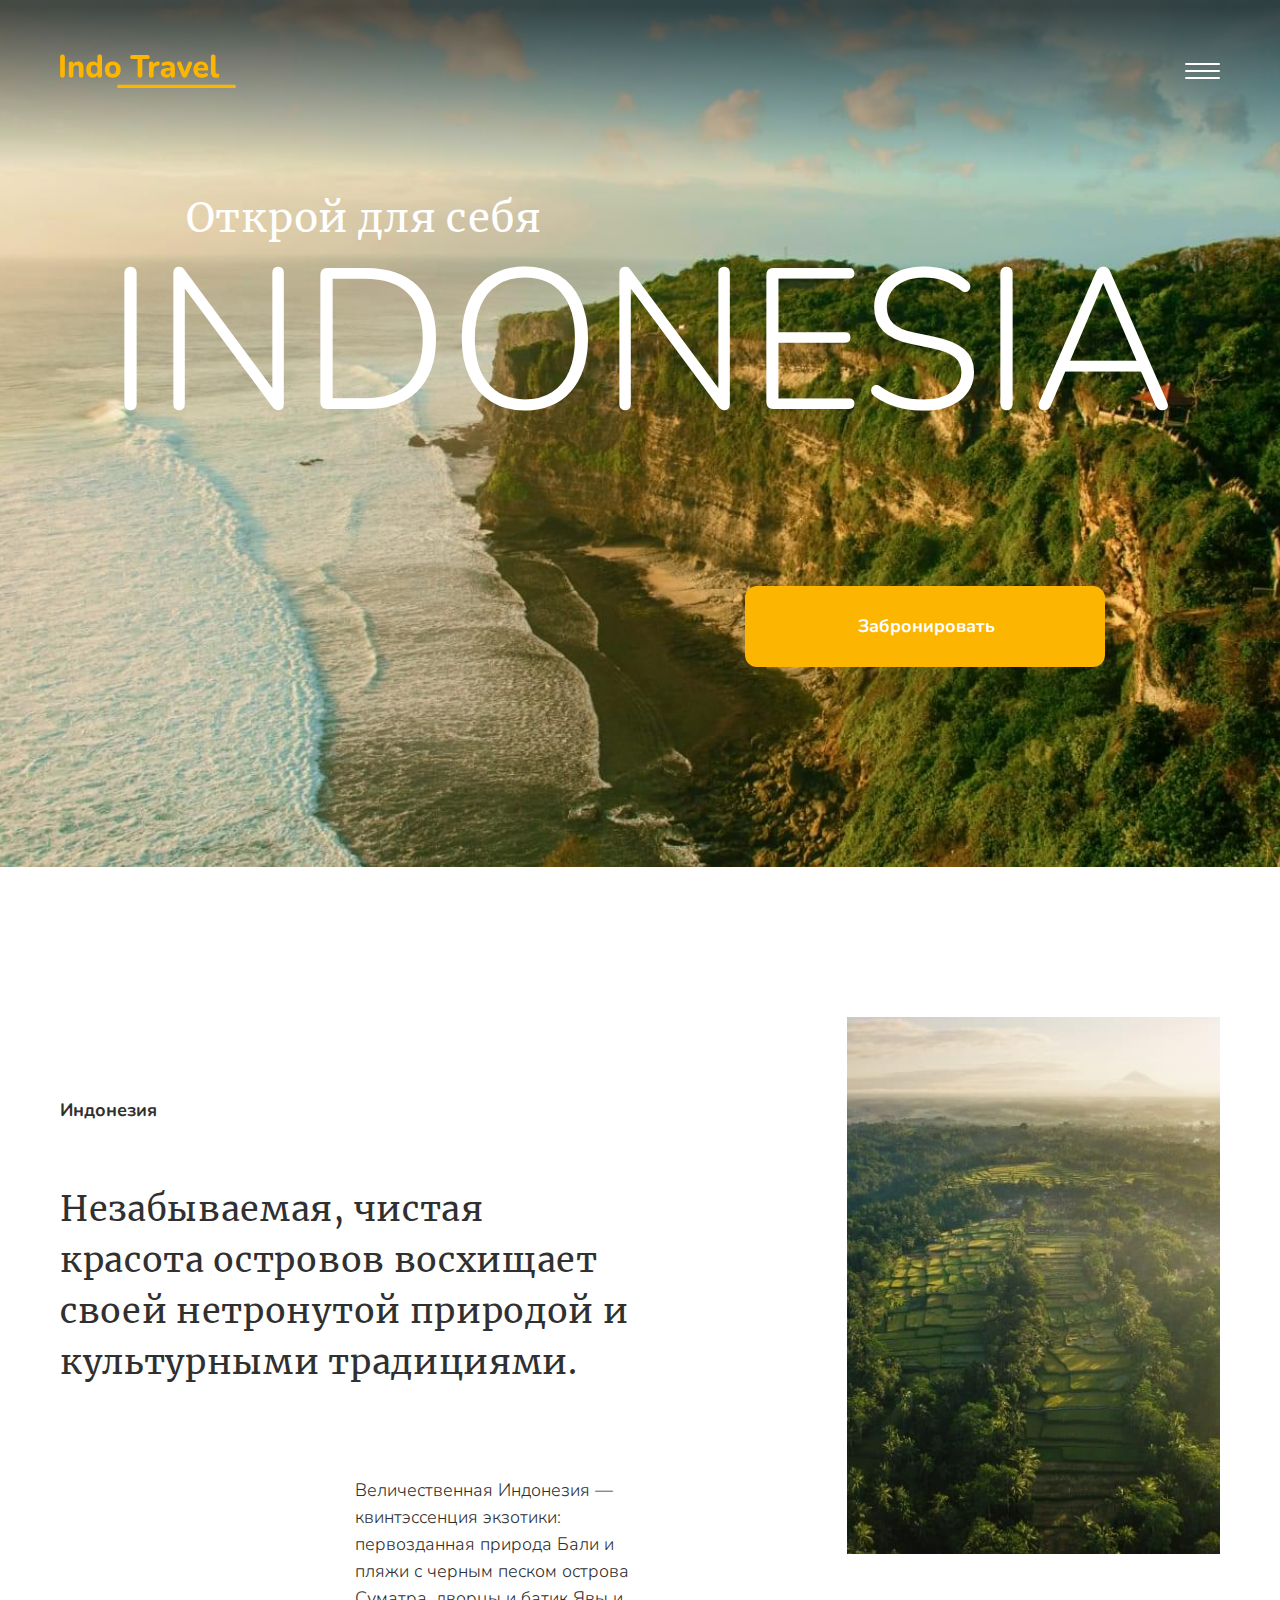
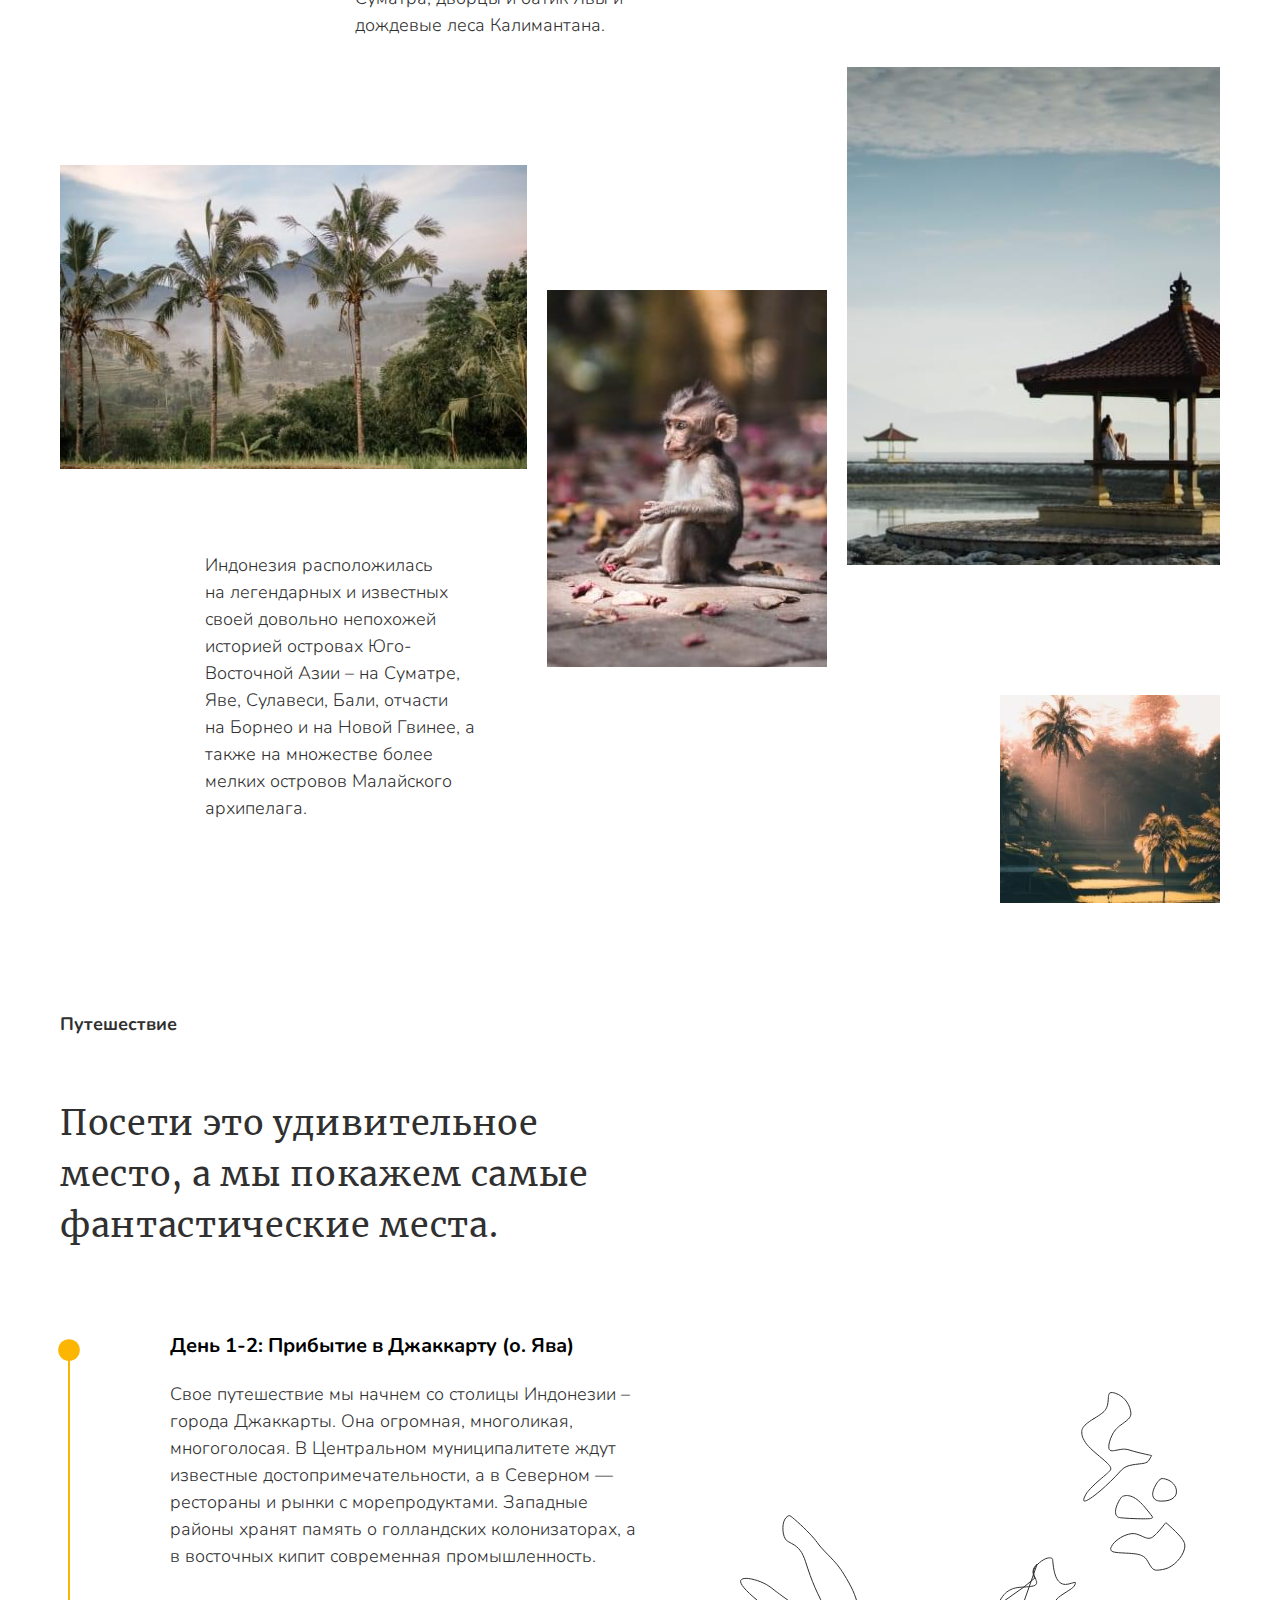
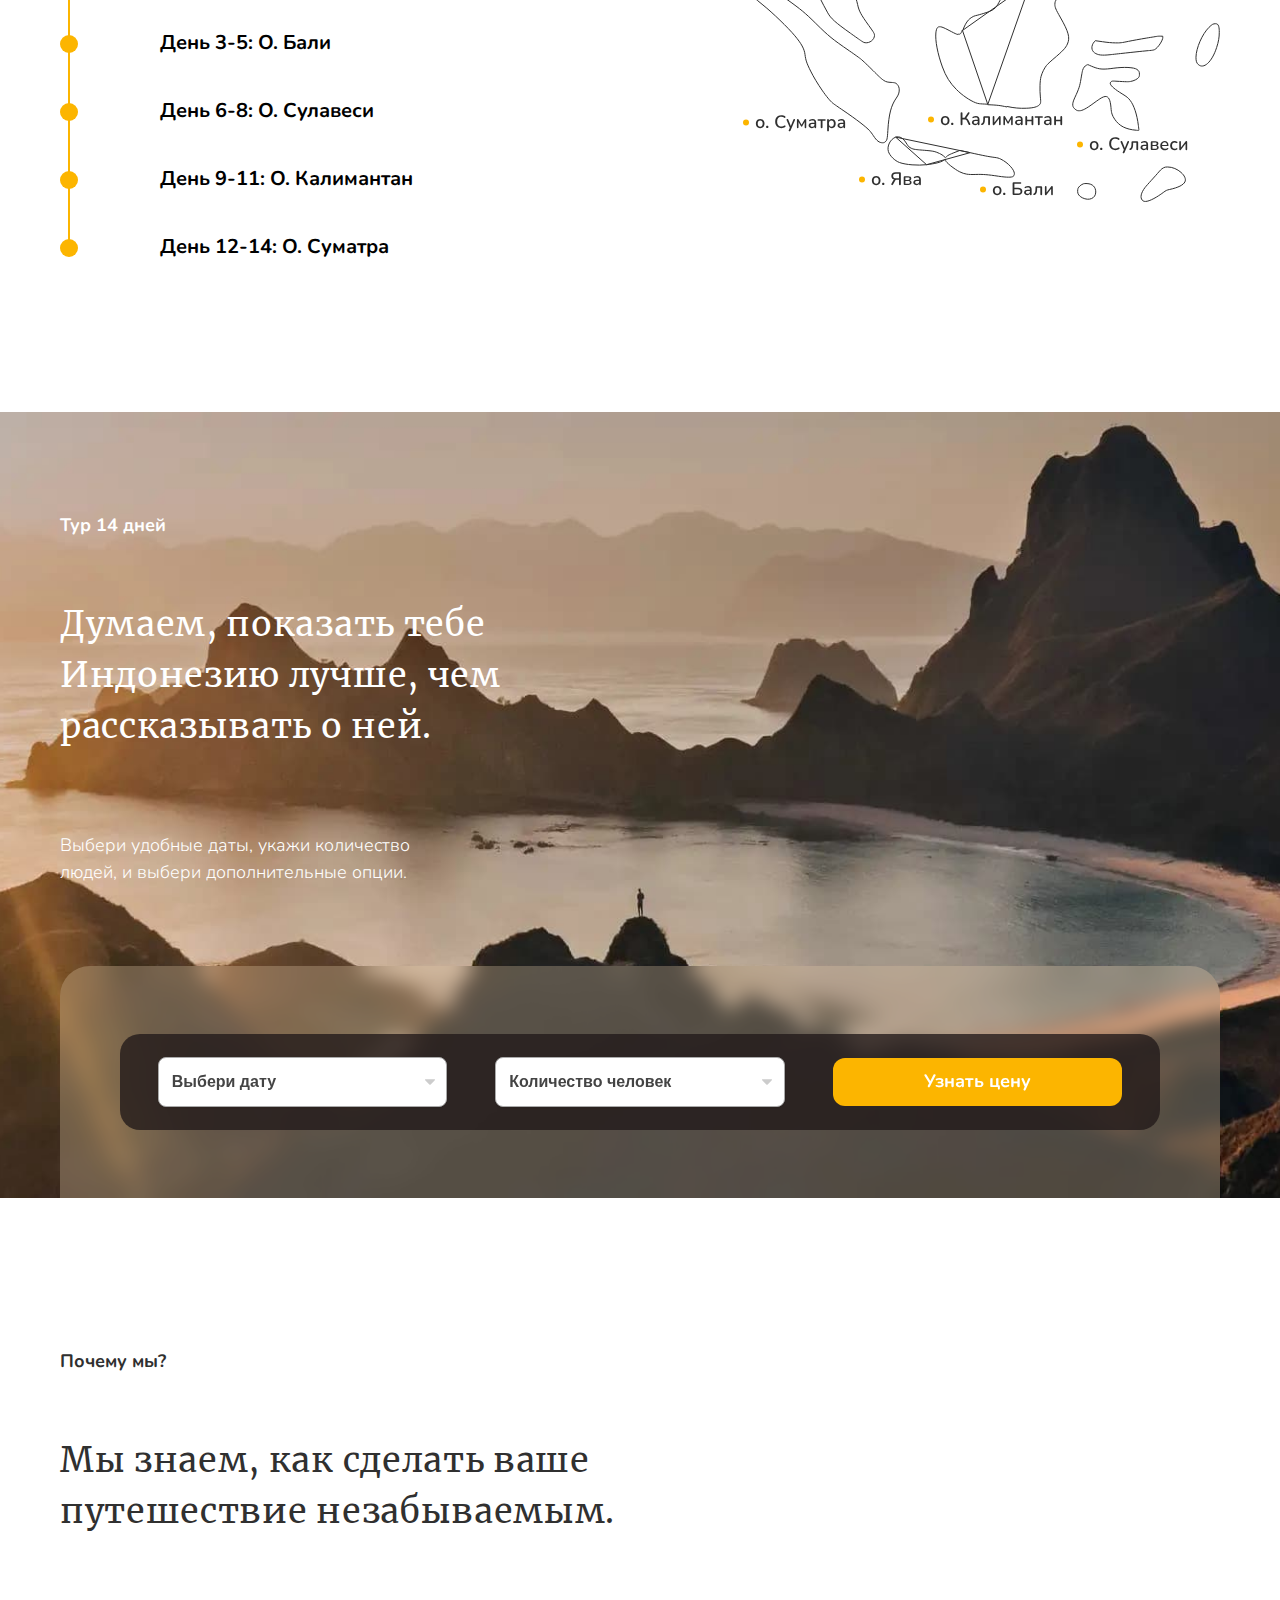
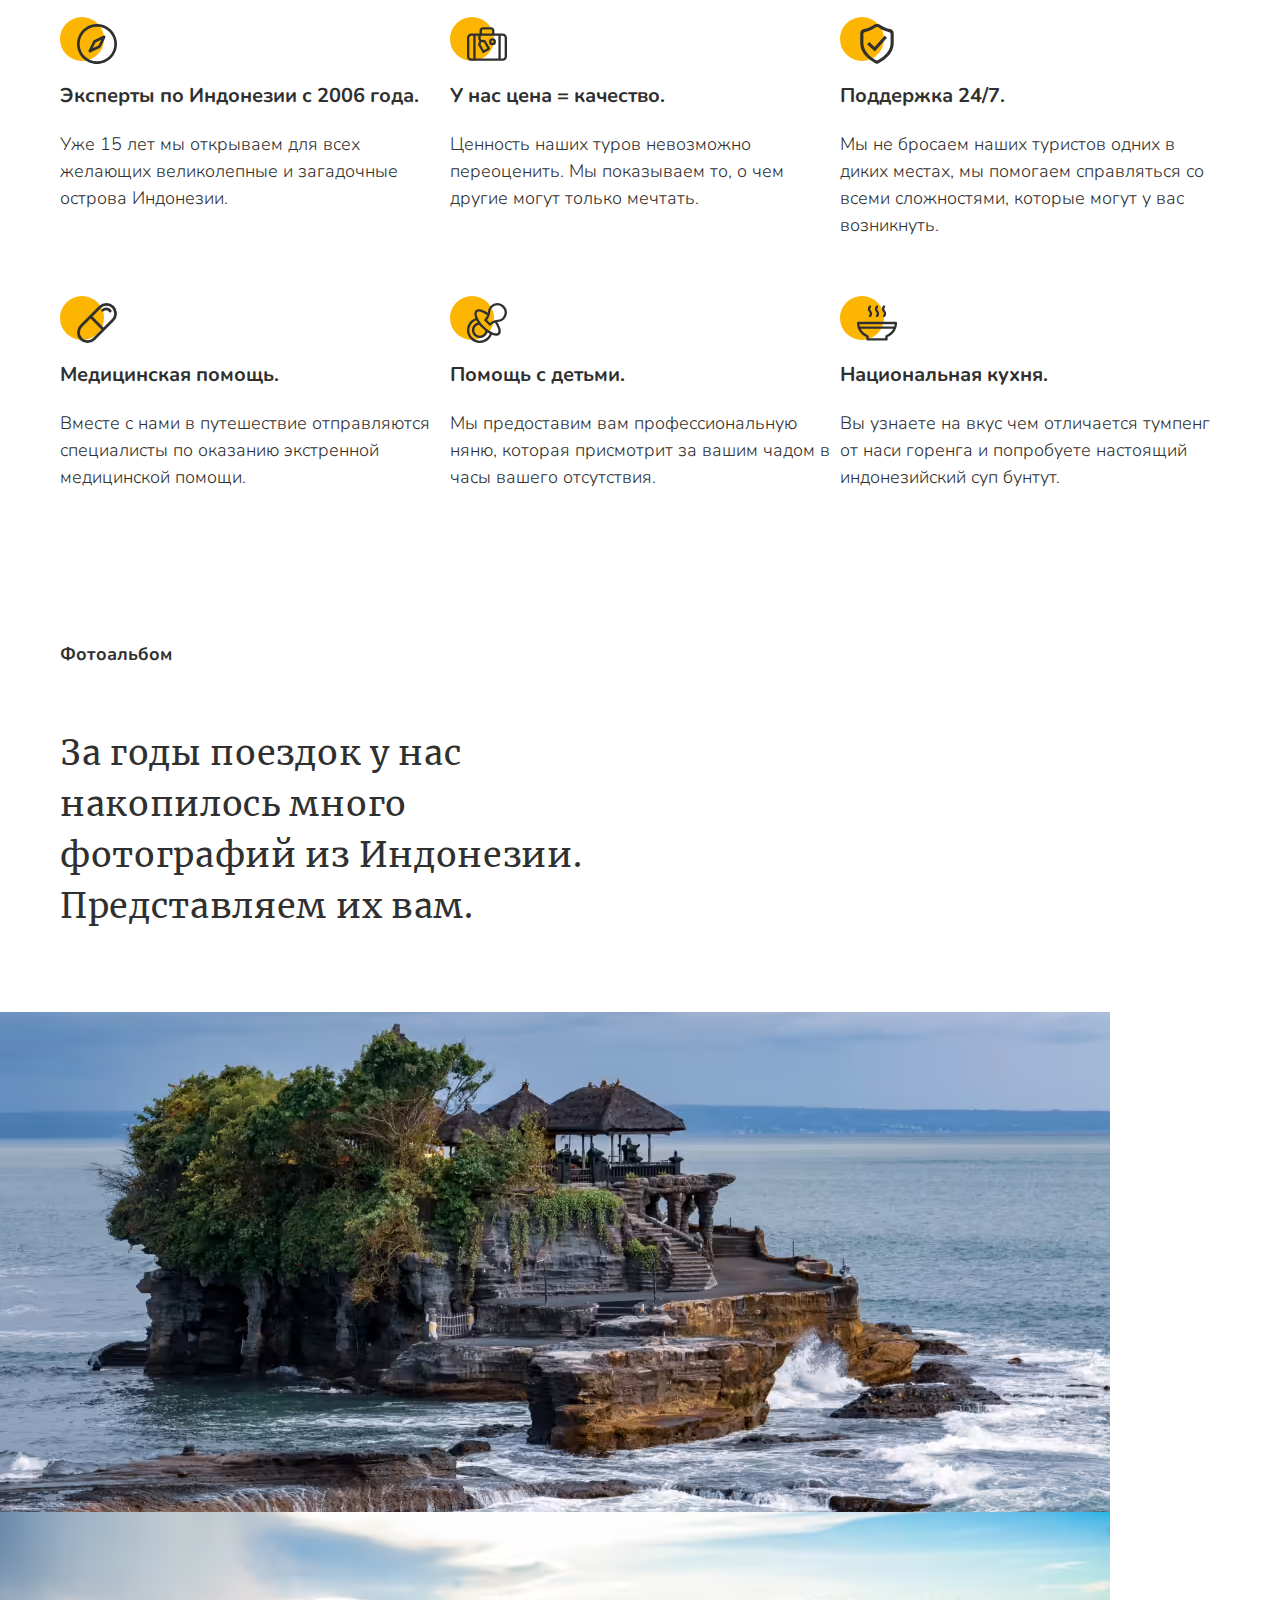
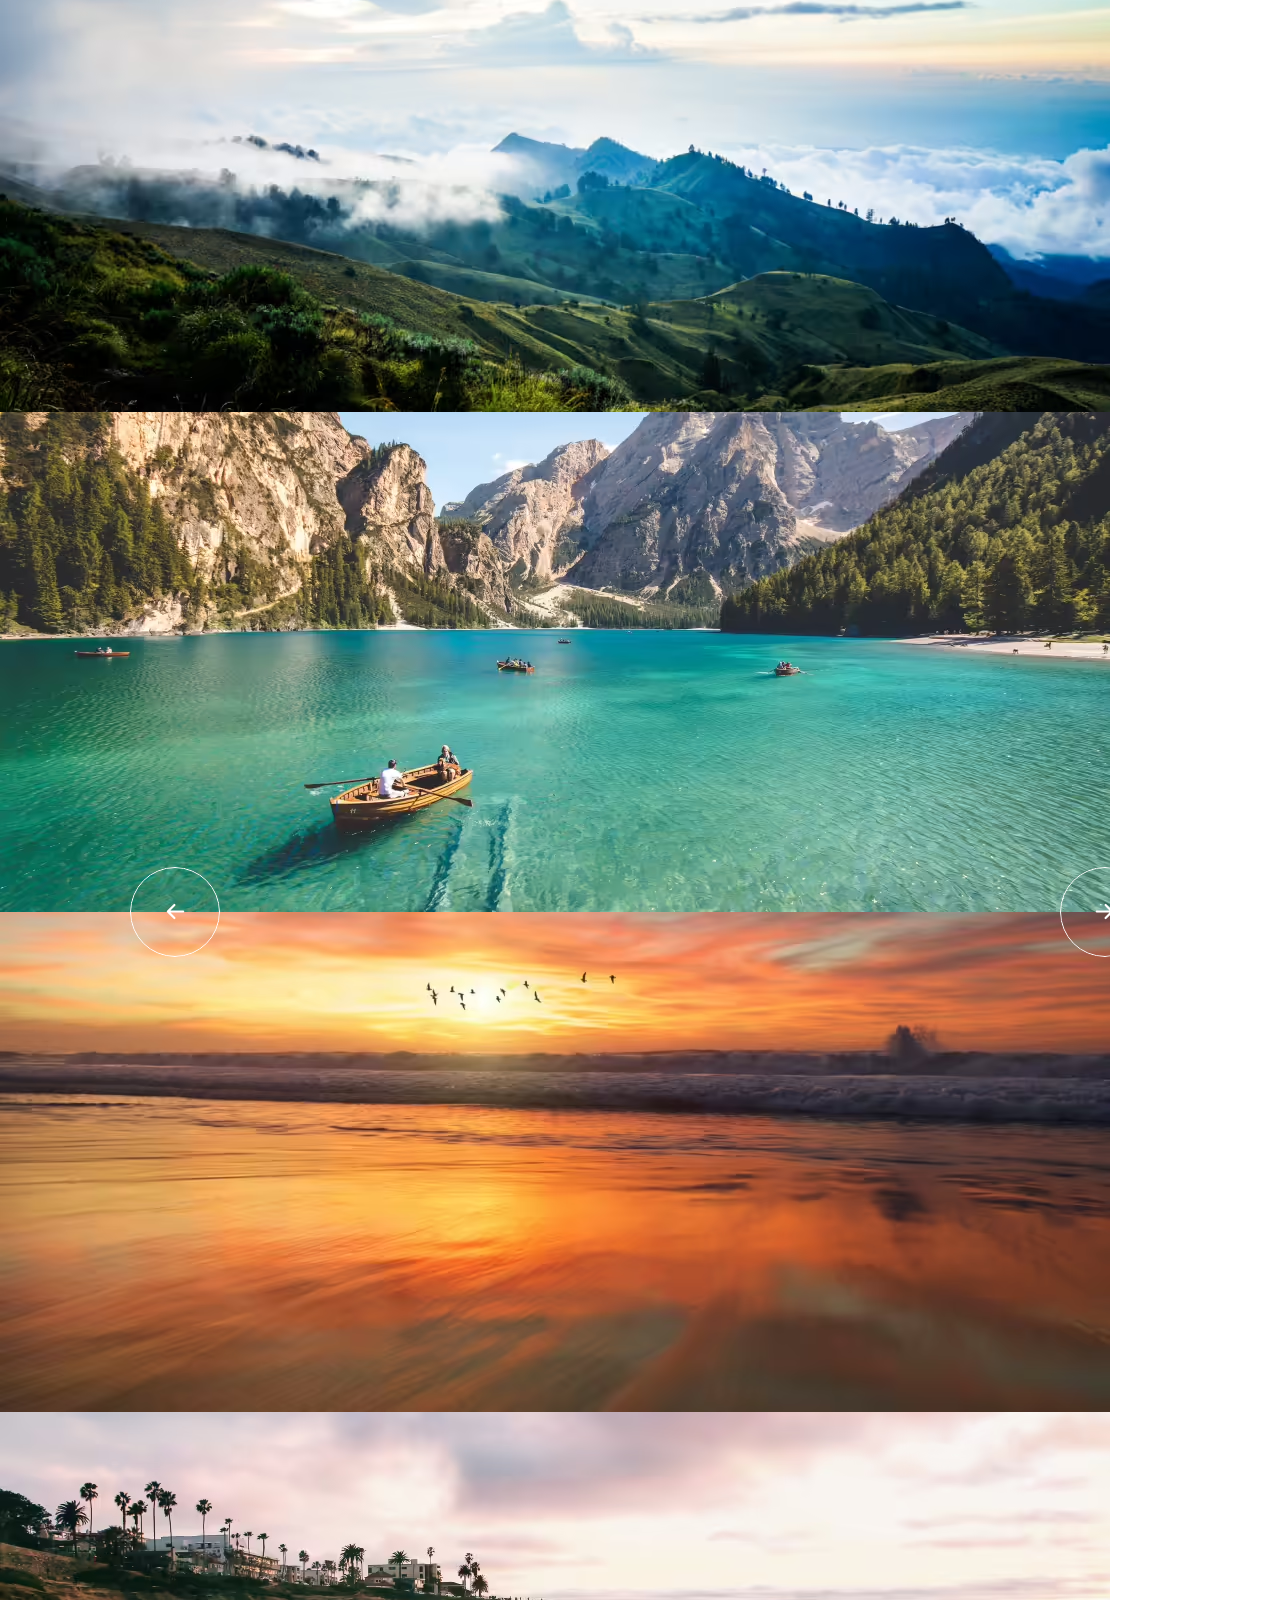
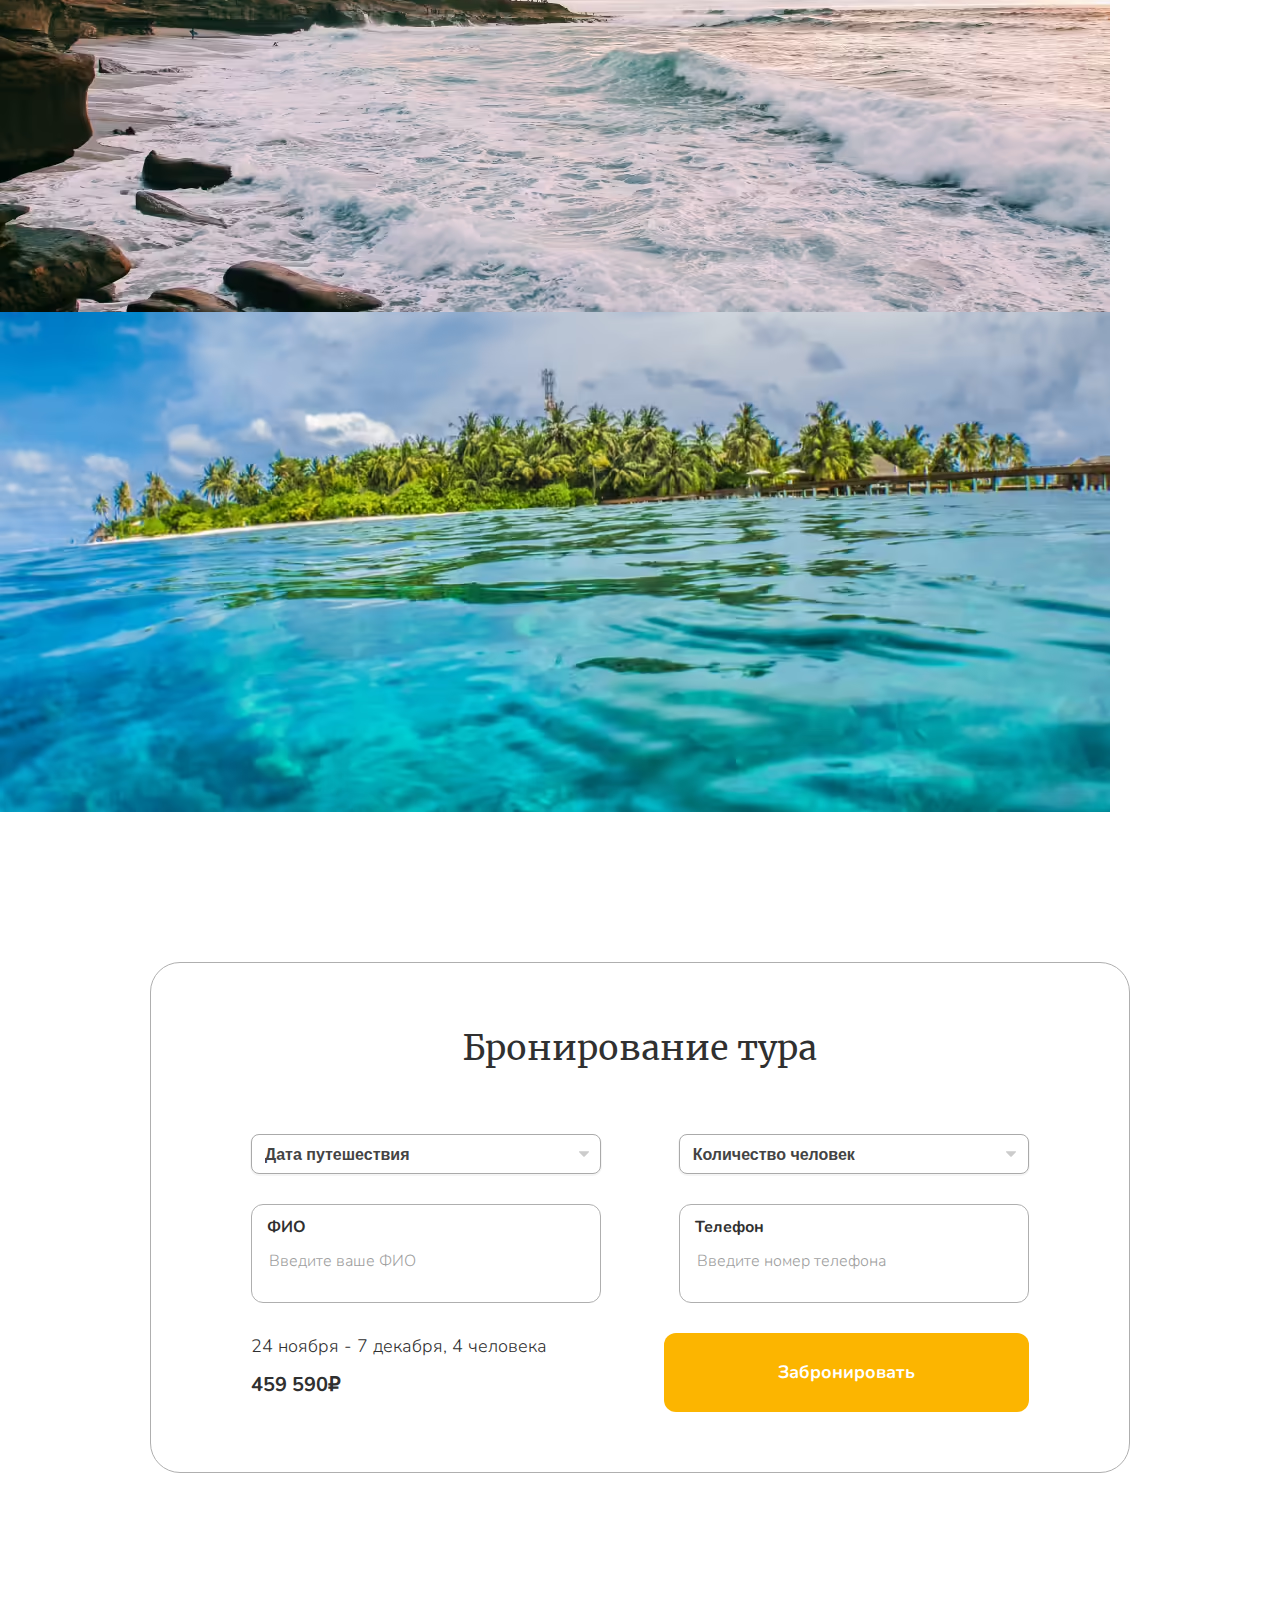
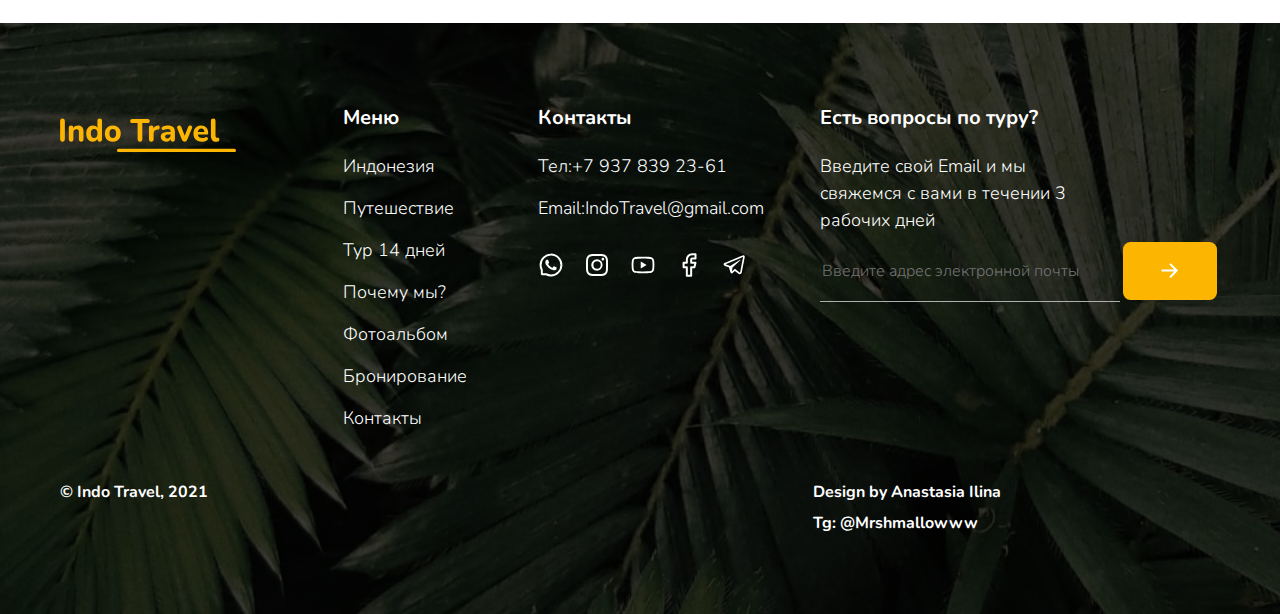
==== IndoTravel/index.html @ 45c07202 "Module 3, Lesson 2" ====
<!DOCTYPE html>
<html lang="en">
<head>
  <meta charset="UTF-8">
  <meta http-equiv="X-UA-Compatible" content="IE=edge">
  <meta name="viewport" content="width=device-width,initial-scale=1">
  <link rel="preload" href="fonts/merriweather-v28-latin_cyrillic-regular.woff2" as="font" type="font/woff2" crossorigin>
  <link rel="preload" href="fonts/nunito-v20-latin_cyrillic-300.woff2" as="font" type="font/woff2" crossorigin>
  <link rel="preload" href="fonts/nunito-v20-latin_cyrillic-700.woff2" as="font" type="font/woff2" crossorigin>
  <link rel="icon" type="image/svg+xml" href="img/favicon.svg">
  <link rel="icon" type="image/png" href="img/favicon.png">
  <link rel="stylesheet" href="css/index.css">
  <link rel="stylesheet" href="css/timer.css">
  <script type="module" src="./js/main.js"></script>
  <title>Indonesia</title>
</head>
<body>
  <header class="header">
    <div class="container header__container">
      <img src="img/logo.svg" class="logo header__logo" alt="Логотип компании Indo Travel">

      <button class="header__menu-button" aria-label="Кнопка вызова меню"></button>
      <nav class="header__menu">
        <ul class="header__list">
          <li class="header__item"><a href="#about" class="header__link">Индонезия</a></li>
          <li class="header__item"><a href="#travel" class="header__link">Путешествие</a></li>
          <li class="header__item"><a href="#tour" class="header__link">Тур 14 дней</a></li>
          <li class="header__item"><a href="#why" class="header__link">Почему мы?</a></li>
          <li class="header__item"><a href="#album" class="header__link">Фотоальбом</a></li>
          <li class="header__item"><a href="#reservation" class="header__link">Бронирование</a></li>
          <li class="header__item"><a href="#contacts" class="header__link">Контакты</a></li>
        </ul>
      </nav>
    </div>
  </header>
  <main>
    <section class="section hero" id="hero">
      <div class="container">
        <div class="hero__content">
          <div class="hero__wrapper-title">
            <p class="hero__subtitle">Открой для себя</p>
            <h1 class="hero__title">Indonesia</h1>
          </div>

          <p class="hero__text">Действует скидка 20% на туры от 6&nbsp;человек</p>

          <div class="hero__timer timer" data-timer-deadline="2022/12/22 22:22">
            <p class="timer__title">До конца акции осталось:</p>
            <p class="timer__item timer__item_days">
              <span class="timer__count timer__count_days">2</span>
              <span class="timer__units timer__units_days">дня</span></p>
            <p class="timer__item timer__item_hours">
              <span class="timer__count timer__count_hours">05</span>
              <span class="timer__units timer__units_hours">часов</span></p>
            <p class="timer__item timer__item_minutes">
              <span class="timer__count timer__count_minutes">12</span>
              <span class="timer__units timer__units_minutes">минут</span></p>
          </div>

          <button class="button hero__button">Забронировать</button>
        </div>
      </div>
    </section>
    <section class="section about" id="about">
      <div class="container about__container about__content">
        <div class="about__grid-item about__grid-item_a">
          <h2 class="section__title">Индонезия</h2>
          <p class="section__text about__text about__text_big about__text_a">Незабываемая, чистая красота островов восхищает своей нетронутой природой и культурными традициями.</p>
        </div>

        <p class="section__text section__text_small about__text about__text_small about__grid-item about__grid-item_b">Величественная Индонезия — квинтэссенция экзотики: первозданная природа Бали и пляжи с черным песком острова Суматра, дворцы и батик Явы и дождевые леса Калимантана.</p>

        <div class="about__pics about__grid-item">
          <div class="about__list">
            <img src="img/about/fields.jpg" alt="Поля" class="about__item about__item_a about__image">
            <img src="img/about/palm.jpg" alt="Пальмы" class="about__item about__item_b about__image">
            <img src="img/about/monkey.jpg" alt="Обезьяна" class="about__item about__item_c about__image">
            <img src="img/about/gazebo.jpg" alt="Беседка" class="about__item about__item_d about__image">
            <img src="img/about/sunshine.jpg" alt="Солнечные лучи" class="about__item about__item_e about__image"></div>
        </div>

        <p class="section__text section__text_small about__text about__text_small about__grid-item about__grid-item_c">Индонезия расположилась на&nbsp;легендарных и известных своей довольно непохожей историей островах Юго-Восточной Азии – на&nbsp;Суматре, Яве, Сулавеси, Бали, отчасти на&nbsp;Борнео и на&nbsp;Новой Гвинее, а также на&nbsp;множестве более мелких островов Малайского архипелага.</p>
      </div>
    </section>
    <section class="section travel" id="travel">
      <div class="container travel__container">
        <h2 class="section__title travel__title">Путешествие</h2>
        <p class="section__text section__text_big travel__text travel__text_big">Посети это удивительное место, а мы покажем самые фантастические места.</p>
        <div class="travel__content">
          <ul class="travel__accordion" id="accordion">
            <li class="travel__item travel__item_active">
              <button class="travel__item-title">День 1-2: Прибытие в Джаккарту (о. Ява)</button>
              <div class="travel__item-text-wrapper">
                <p class="travel__item-text">Свое путешествие мы начнем со столицы Индонезии – города Джаккарты. Она огромная, многоликая, многоголосая. В Центральном муниципалитете ждут известные достопримечательности, а в Северном — рестораны и рынки с морепродуктами. Западные районы хранят память о голландских колонизаторах, а в восточных кипит современная промышленность.</p>
              </div>
            </li>
            <li class="travel__item">
              <button class="travel__item-title">День 3-5: О. Бали</button>
              <div class="travel__item-text-wrapper">
                <p class="travel__item-text">Природа острова поражает экзотичностью лесов, величием гор и до сих пор действующих вулканов, среди которых самыми живописными считаются Гунунг-Батур и Гунунг-Агунг. Именно сочетание необычной природы и старинных индуистских храмов – прекрасная и уникальная особенность Бали, выделяющая его из других островов Индонезии.</p>
              </div>
            </li>
            <li class="travel__item">
              <button class="travel__item-title">День 6-8: О. Сулавеси</button>
              <div class="travel__item-text-wrapper">
                <p class="travel__item-text">Сулавеси — настоящий заповедник культур и традиций, а к тому же ещё и просто очень красивый и зелёный остров. Пещерные захоронения, экзотическая природа, заповедник острова Бутон, дайвинг среди коралловых рифов в районе залива Манадо, горные озёра, пышные народные церемонии — всё это привлекает сюда тысячи туристов каждый год.</p>
              </div>
            </li>
            <li class="travel__item">
              <button class="travel__item-title">День 9-11: О. Калимантан</button>
              <div class="travel__item-text-wrapper">
                <p class="travel__item-text">Калимантан (Борнео)— третий по величине остров в мире; единственный морской остров, разделённый между тремя государствами: Индонезией, Малайзией и Брунеем.</p>
              </div>
            </li>
            <li class="travel__item">
              <button class="travel__item-title">День 12-14: О. Суматра</button>
              <div class="travel__item-text-wrapper">
                <p class="travel__item-text">Суматра — один из крупнейших островов Индонезии, известный своими протяженными пляжами с темным песком, руинами древних храмовых комплексов и дворцов и нетронутой природой. Вдоль западного побережья Суматры раскинулись горы Барисан, самый высокий пик которых — гора Керинчи (3800 м).</p>
              </div>
            </li>
          </ul>
        </div>
      </div>
    </section>

    <section class="section tour" id="tour">
      <div class="container tour__container">
        <div class="tour__info">
          <h2 class="section__title tour__title">Тур 14 дней</h2>
          <p class="section__text section__text_big">Думаем, показать тебе Индонезию лучше, чем рассказывать о ней.</p>
          <p class="section__text tour__text">Выбери удобные даты, укажи количество людей, и выбери дополнительные опции.</p>
        </div>
        <div class="tour__content">
          <form action="#" class="tour__form">
            <label class="tour__select-wrapper tour__select-wrapper_date">
              <select name="dates" id="tour__date" class="tour__select">
                <option value="" class="tour__option">Выбери дату</option>
                <option value="4.02 - 18.02" class="tour__option">4.02 - 18.02</option>
                <option value="7.02 - 21.02" class="tour__option">7.02 - 21.02</option>
                <option value="12.02 - 26.02" class="tour__option">12.02 - 26.02</option>
                <option value="20.02 - 6.03" class="tour__option">20.02 - 6.03</option>
              </select>
            </label>
            <label class="tour__select-wrapper tour__select-wrapper_people">
              <select name="people" id="tour__people" class="tour__select">
                <option value="" class="tour__option">Количество человек</option>
                <option value="" class="tour__option">1</option>
                <option value="" class="tour__option">2</option>
                <option value="" class="tour__option">3</option>
                <option value="" class="tour__option">4</option>
                <option value="" class="tour__option">5</option>
                <option value="" class="tour__option">6</option>
              </select>
            </label>
            <button class="button tour__button">Узнать цену</button>
          </form>
        </div>
      </div>
    </section>
    <section class="section why" id="why">
      <div class="container why__container">
        <h2 class="section__title why__title">Почему мы?</h2>
        <p class="section__text section__text_big why__text why__text_big">Мы знаем, как сделать ваше путешествие незабываемым.</p>
        <div class="why__content">
          <ul class="why__list">
            <li class="why__item">
              <h3 class="why__item-title">Эксперты по Индонезии с 2006 года.</h3>
              <p class="why__item-text">Уже 15 лет мы открываем для всех желающих великолепные и загадочные острова Индонезии.</p>
            </li>
            <li class="why__item">
              <h3 class="why__item-title">У нас цена = качество.</h3>
              <p class="why__item-text">Ценность наших туров невозможно переоценить. Мы показываем то, о чем другие могут только мечтать.</p>
            </li>
            <li class="why__item">
              <h3 class="why__item-title">Поддержка 24/7.</h3>
              <p class="why__item-text">Мы не бросаем наших туристов одних в диких местах, мы помогаем справляться со всеми сложностями, которые могут у вас возникнуть.</p>
            </li>
            <li class="why__item">
              <h3 class="why__item-title">Медицинская помощь.</h3>
              <p class="why__item-text">Вместе с нами в путешествие отправляются специалисты по оказанию экстренной медицинской помощи.</p>
            </li>
            <li class="why__item">
              <h3 class="why__item-title">Помощь с детьми.</h3>
              <p class="why__item-text">Мы предоставим вам профессиональную няню, которая присмотрит за вашим чадом в часы вашего отсутствия.</p>
            </li>
            <li class="why__item">
              <h3 class="why__item-title">Национальная кухня.</h3>
              <p class="why__item-text">Вы узнаете на вкус чем отличается тумпенг от наси горенга и попробуете настоящий индонезийский суп бунтут.</p>
            </li>
          </ul>
        </div>
      </div>
    </section>
    <section class="section album" id="album">
      <div class="container album__container">
        <h2 class="section__title album__title">Фотоальбом</h2>
        <p class="section__text section__text_big album__text">За годы поездок у нас накопилось много фотографий из Индонезии. Представляем их вам.</p>
      </div>
      <div class="album__slider">
        <ul class="album__list">
          <li class="album__item">
            <picture>
              <source srcset="img/album/1.avif" type="image/avif">
              <source srcset="img/album/1.webp" type="image/webp">
              <img src="img/album/1.jpg" alt="Остров" class="album__image"></picture>
          </li>
          <li class="album__item">
            <picture>
              <source srcset="img/album/2.avif" type="image/avif">
              <source srcset="img/album/2.webp" type="image/webp">
              <img src="img/album/2.jpg" alt="Горы" class="album__image"></picture>
          </li>
          <li class="album__item">
            <picture>
              <source srcset="img/album/3.avif" type="image/avif">
              <source srcset="img/album/3.webp" type="image/webp">
              <img src="img/album/3.jpg" alt="Лодки" class="album__image"></picture>
          </li>
          <li class="album__item">
            <picture>
              <source srcset="img/album/4.avif" type="image/avif">
              <source srcset="img/album/4.webp" type="image/webp">
              <img src="img/album/4.jpg" alt="Закат" class="album__image"></picture>
          </li>
          <li class="album__item">
            <picture>
              <source srcset="img/album/5.avif" type="image/avif">
              <source srcset="img/album/5.webp" type="image/webp">
              <img src="img/album/5.jpg" alt="Волны" class="album__image"></picture>
          </li>
          <li class="album__item">
            <picture>
              <source srcset="img/album/6.avif" type="image/avif">
              <source srcset="img/album/6.webp" type="image/webp">
              <img src="img/album/6.jpg" alt="Лагуна" class="album__image"></picture>
          </li>
        </ul>
        <div class="album__left"></div>
        <div class="album__right"></div>
      </div>
    </section>
    <section class="section reservation" id="reservation">
      <div class="container reservation__container">
        <form action="#" class="reservation__form">
          <h2 class="reservation__title">Бронирование тура</h2>
          <div class="reservation__inputs">
            <div class="reservation__selects">
              <label class="reservation__select-wrapper reservation__select-wrapper_date">
                <select name="dates" id="reservation__date" class="reservation__select">
                  <option value="" class="tour__option">Дата путешествия</option>
                  <option value="4.02 - 18.02" class="tour__option reservation__option">4.02 - 18.02</option>
                  <option value="7.02 - 21.02" class="tour__option reservation__option">7.02 - 21.02</option>
                  <option value="12.02 - 26.02" class="tour__option reservation__option">12.02 - 26.02</option>
                  <option value="20.02 - 6.03" class="tour__option reservation__option">20.02 - 6.03</option>
                </select>
              </label>
              <label class="reservation__select-wrapper reservation__select-wrapper_people">
                <select name="people" id="reservation__people" class="reservation__select">
                  <option value="" class="tour__option reservation__option">Количество человек</option>
                  <option value="" class="tour__option reservation__option">1</option>
                  <option value="" class="tour__option reservation__option">2</option>
                  <option value="" class="tour__option reservation__option">3</option>
                  <option value="" class="tour__option reservation__option">4</option>
                  <option value="" class="tour__option reservation__option">5</option>
                  <option value="" class="tour__option reservation__option">6</option>
                </select>
              </label>
            </div>
          </div>
          <div class="reservation__contacts">
            <div class="reservation__input-wrap">
              <label for="reservation__name" class="reservation__label">ФИО</label>
              <input required type="text" class="reservation__input reservation__input_name" id="reservation__name" placeholder="Введите ваше ФИО">
            </div>
            <div class="reservation__input-wrap">
              <label for="reservation__phone" class="reservation__label">Телефон</label>
              <input required type="text" class="reservation__input" id="reservation__phone" placeholder="Введите номер телефона">
            </div>
          </div>
          <div class="reservation__bottom">
            <div class="reservation__info">
              <p class="reservation__data">24 ноября - 7 декабря, 4 человека</p>
              <p class="reservation__price">459 590₽</p>
            </div>
            <button class="button reservation__button">Забронировать</button>
          </div>
        </form>
      </div>
    </section>
  </main>
  <footer class="footer" id="contacts">
    <div class="container">
      <div class="footer__content">
        <img src="img/logo.svg" class="logo footer__logo" alt="Логотип компании Indo Travel">
        <div class="footer__menu">
          <h3 class="footer__title">Меню</h3>
          <ul class="footer__list">
            <li class="footer__item"><a href="#about" class="footer__link">Индонезия</a></li>
            <li class="footer__item"><a href="#travel" class="footer__link">Путешествие</a></li>
            <li class="footer__item"><a href="#tour" class="footer__link">Тур 14 дней</a></li>
            <li class="footer__item"><a href="#why" class="footer__link">Почему мы?</a></li>
            <li class="footer__item"><a href="#album" class="footer__link">Фотоальбом</a></li>
            <li class="footer__item"><a href="#reservation" class="footer__link">Бронирование</a></li>
            <li class="footer__item"><a href="#contacts" class="footer__link">Контакты</a></li>
          </ul>
        </div>
        <div class="footer__contacts">
          <h2 class="footer__title">Контакты</h2>
          <p class="footer__contacts-text">Тел:<a href="tel:+79378392361" class="footer__link">+7 937 839 23-61</a></p>
          <p class="footer__contacts-text">Email:<a href="mailto:IndoTravel@gmail.com" class="footer__link">IndoTravel@gmail.com</a>
          </p>
          <ul class="footer__socials">
            <li class="footer__link">
              <a href="#" class="footer__socials-link footer__socials-link_wa" aria-label="ссылка на whats app"></a>
            </li>
            <li class="footer__link">
              <a href="#" class="footer__socials-link footer__socials-link_inst" aria-label="ссылка на instagram"></a>
            </li>
            <li class="footer__link">
              <a href="#" class="footer__socials-link footer__socials-link_youtube" aria-label="ссылка на youtube"></a>
            </li>
            <li class="footer__link">
              <a href="#" class="footer__socials-link footer__socials-link_facebook" aria-label="ссылка на facebook"></a>
            </li>
            <li class="footer__link">
              <a href="#" class="footer__socials-link footer__socials-link_tg" aria-label="ссылка на telegram"></a></li>
          </ul>
        </div>
        <form action="#" class="footer__form">
          <h2 class="footer__title footer__form-title">Есть вопросы по туру?</h2>
          <p class="footer__text">Введите свой Email и мы свяжемся с вами в течении 3 рабочих дней</p>
          <div class="footer__input-wrap">
            <input required type="text" class="footer__input" placeholder="Введите адрес электронной почты">
            <button type="submit" class="button footer__button" aria-label="Кнопка отправки данных формы"></button>
          </div>
        </form>
      </div>
      <div class="footer__info">
        <p class="footer__copy footer__info-text">© Indo Travel, 2021</p>
        <div class="footer__design">
          <p class="footer__author footer__info-text">Design by Anastasia Ilina</p>
          <p class="footer__tg footer__info-text"><a href="https://tlgg.ru/@Mrshmallowww">Tg: @Mrshmallowww</a></p>
        </div>
      </div>
    </div>
  </footer>
</body>
</html>
---- IndoTravel/css/timer.css ----
.timer {
		display: -ms-grid;
		display: grid;
		-ms-grid-columns: (1fr) [ 3 ];
		grid-template-columns: repeat(3, 1fr);
		grid-template-areas: "title title title" "days hours minutes";
}

.timer__title {
		-ms-grid-row: 1;
		-ms-grid-column: 1;
		-ms-grid-column-span: 3;
		grid-area: title;
		font-weight: bold;
		font-size: 20px;
		line-height: 150%;
		text-align: center;
}

.timer__days {
		-ms-grid-row: 2;
		-ms-grid-column: 1;
		grid-area: days;
}

.timer__hours {
		-ms-grid-row: 2;
		-ms-grid-column: 2;
		grid-area: hours;
}

.timer__minutes {
		-ms-grid-row: 2;
		-ms-grid-column: 3;
		grid-area: minutes;
}

.timer__item {
		-ms-grid-column-align: center;
		justify-self: center;
		display: flex;
		align-items: baseline;
}

.timer__count {
		font-family: Merriweather, serif;
		font-size: 60px;
		line-height: 130%;
		letter-spacing: 0.02em;
}

.timer__units {
		font-weight: bold;
		font-size: 20px;
		line-height: 150%;
}

@media (max-width: 1200px) {
		.timer__title {
				font-size: 18px;
		}

		.timer__count {
				font-size: 50px;
		}

		.timer__units {
				font-size: 18px;
		}

}

@media (max-width: 1000px) {
		.timer__title {
				font-size: 14px;
		}

		.timer__count {
				font-size: 32px;
		}

		.timer__units {
				font-size: 12px;
		}
}

@media (max-width: 760px) {
		.timer__title {
				font-size: 12px;
		}

		.timer__count {
				font-size: 26px;
		}

		.timer__units {
				font-size: 12px;
		}
}
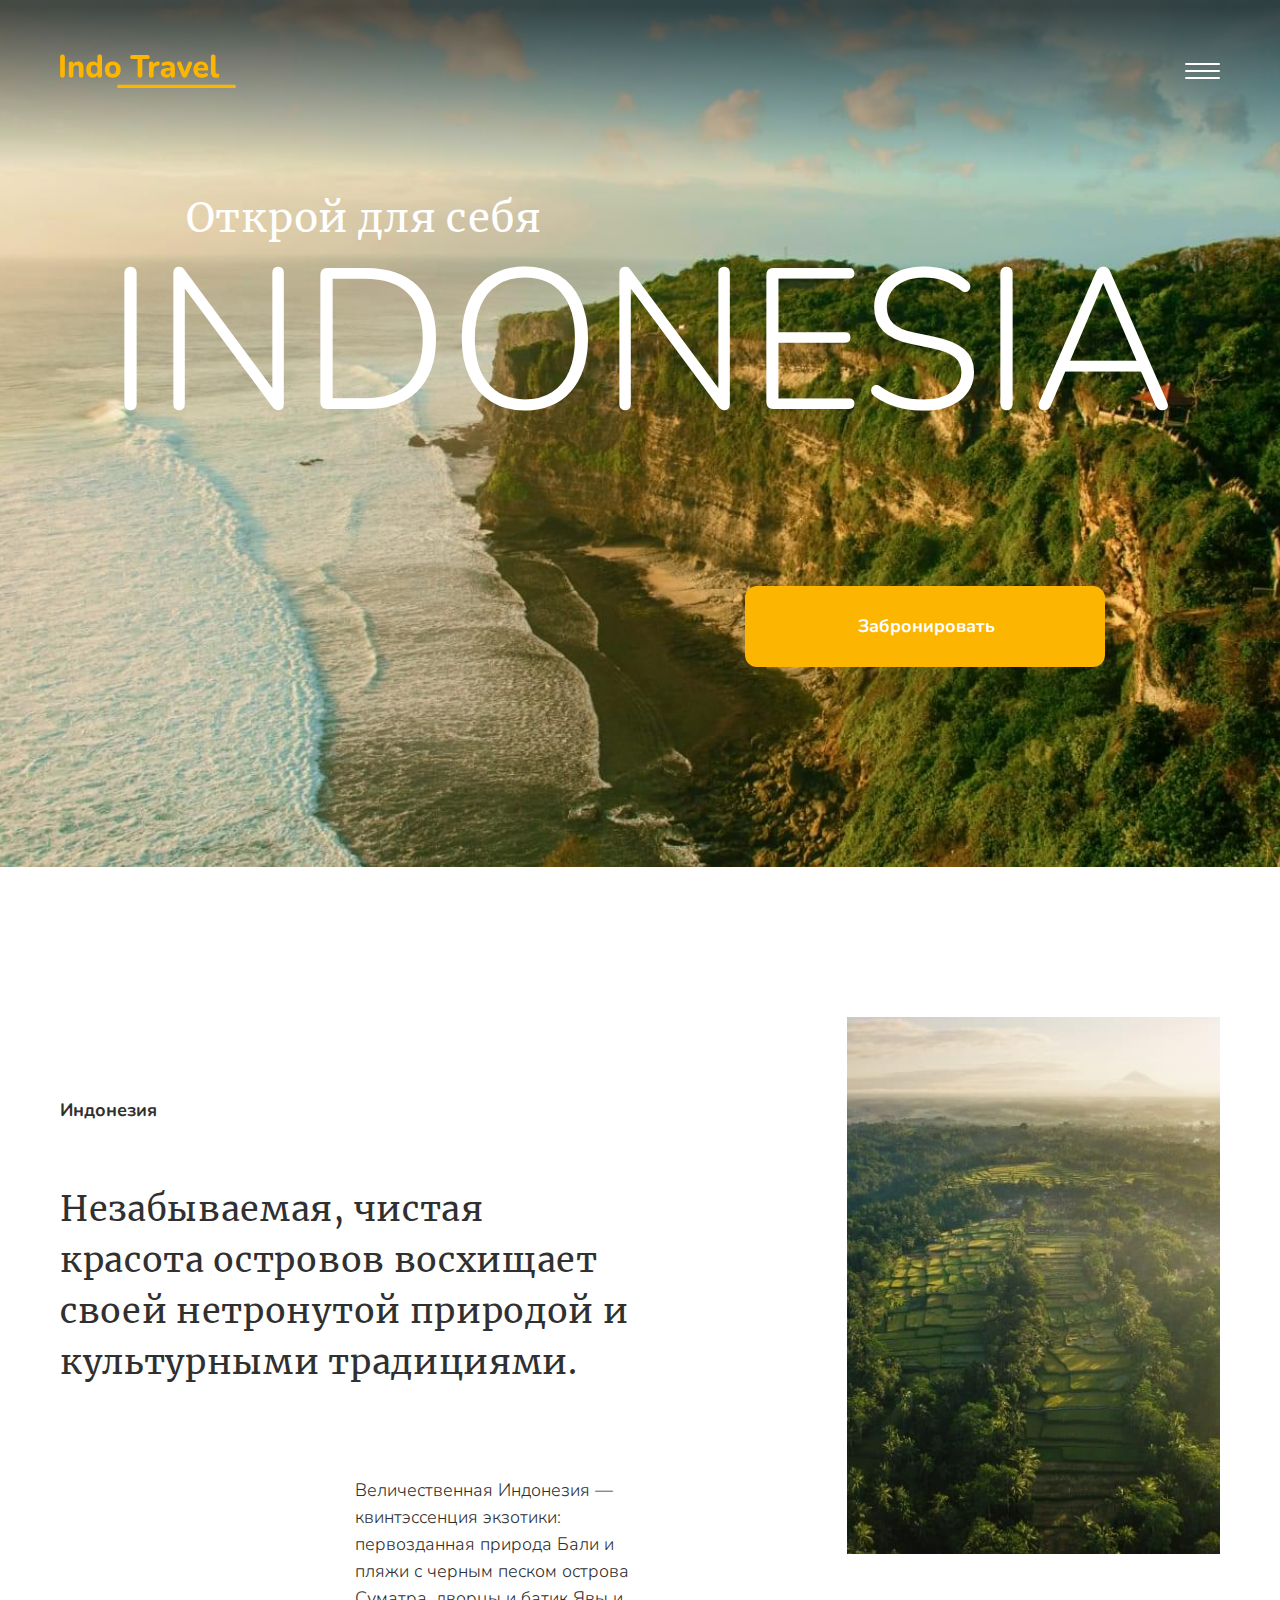
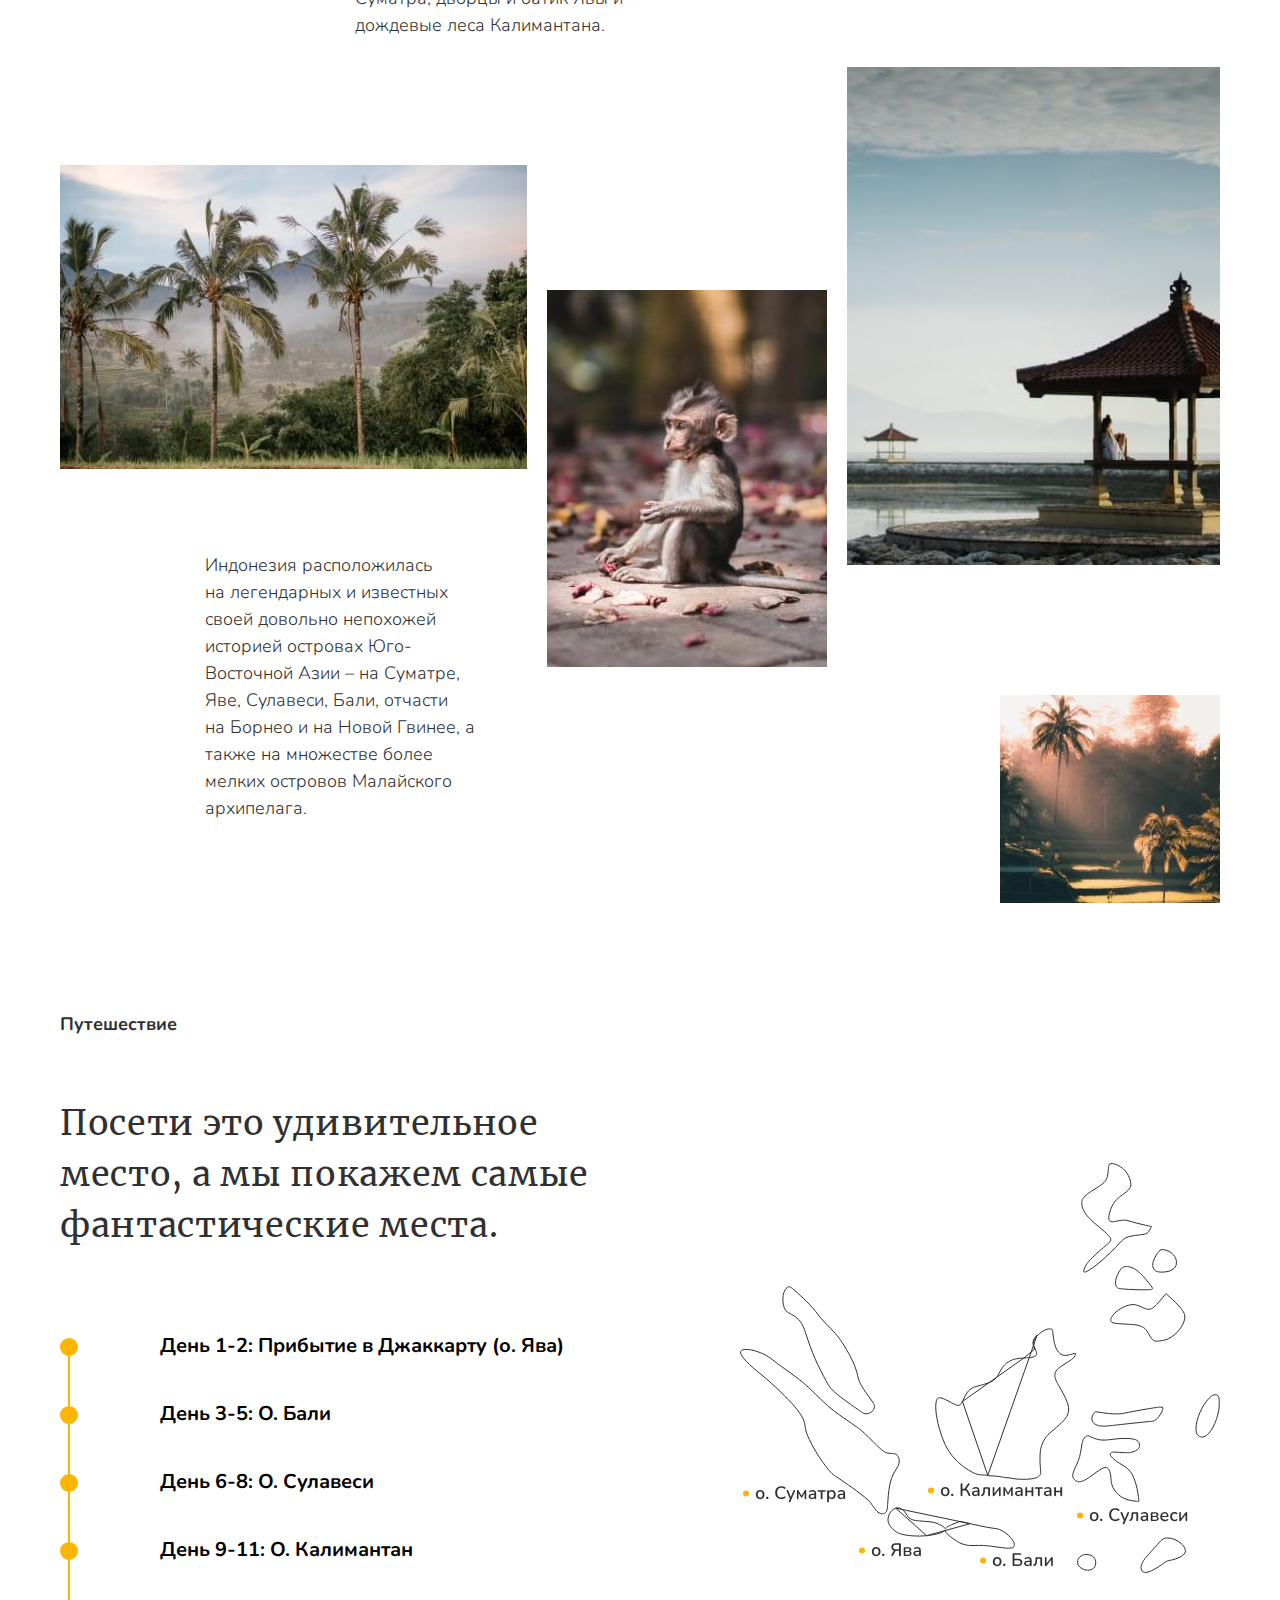
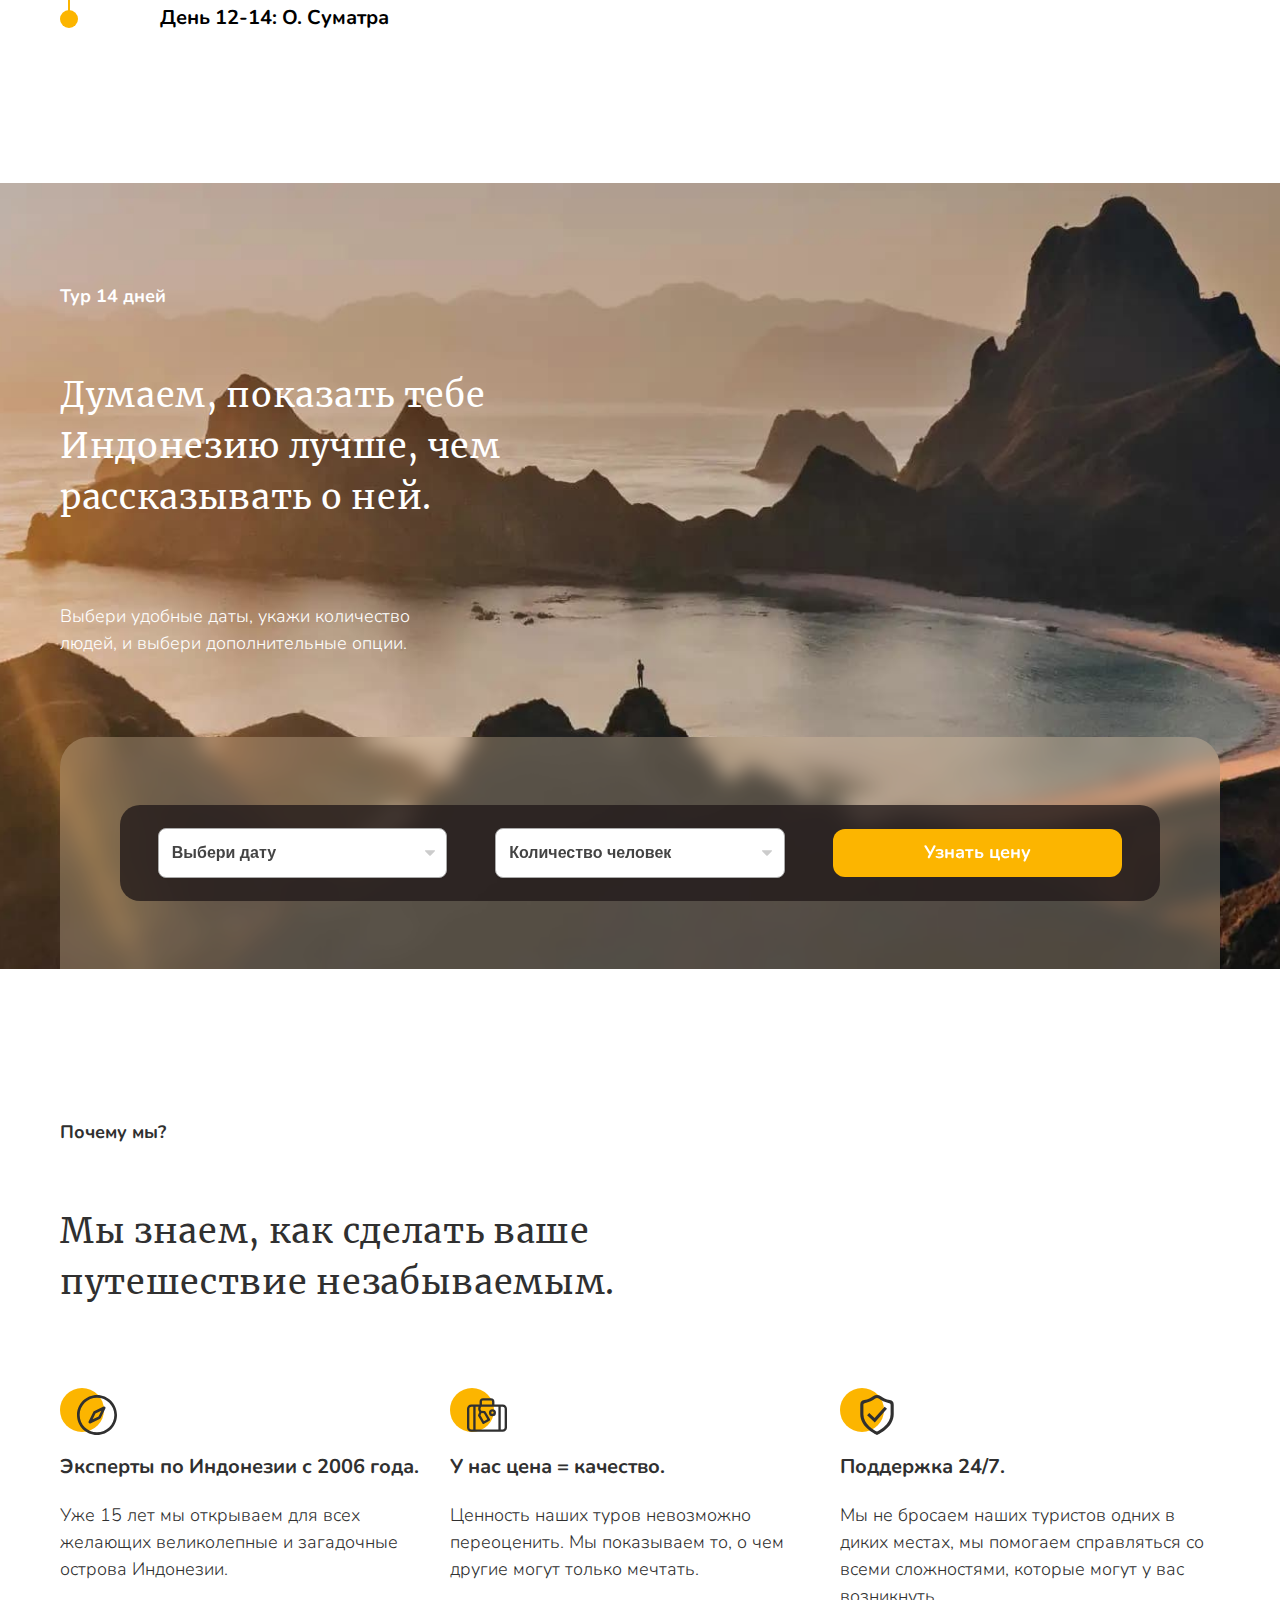
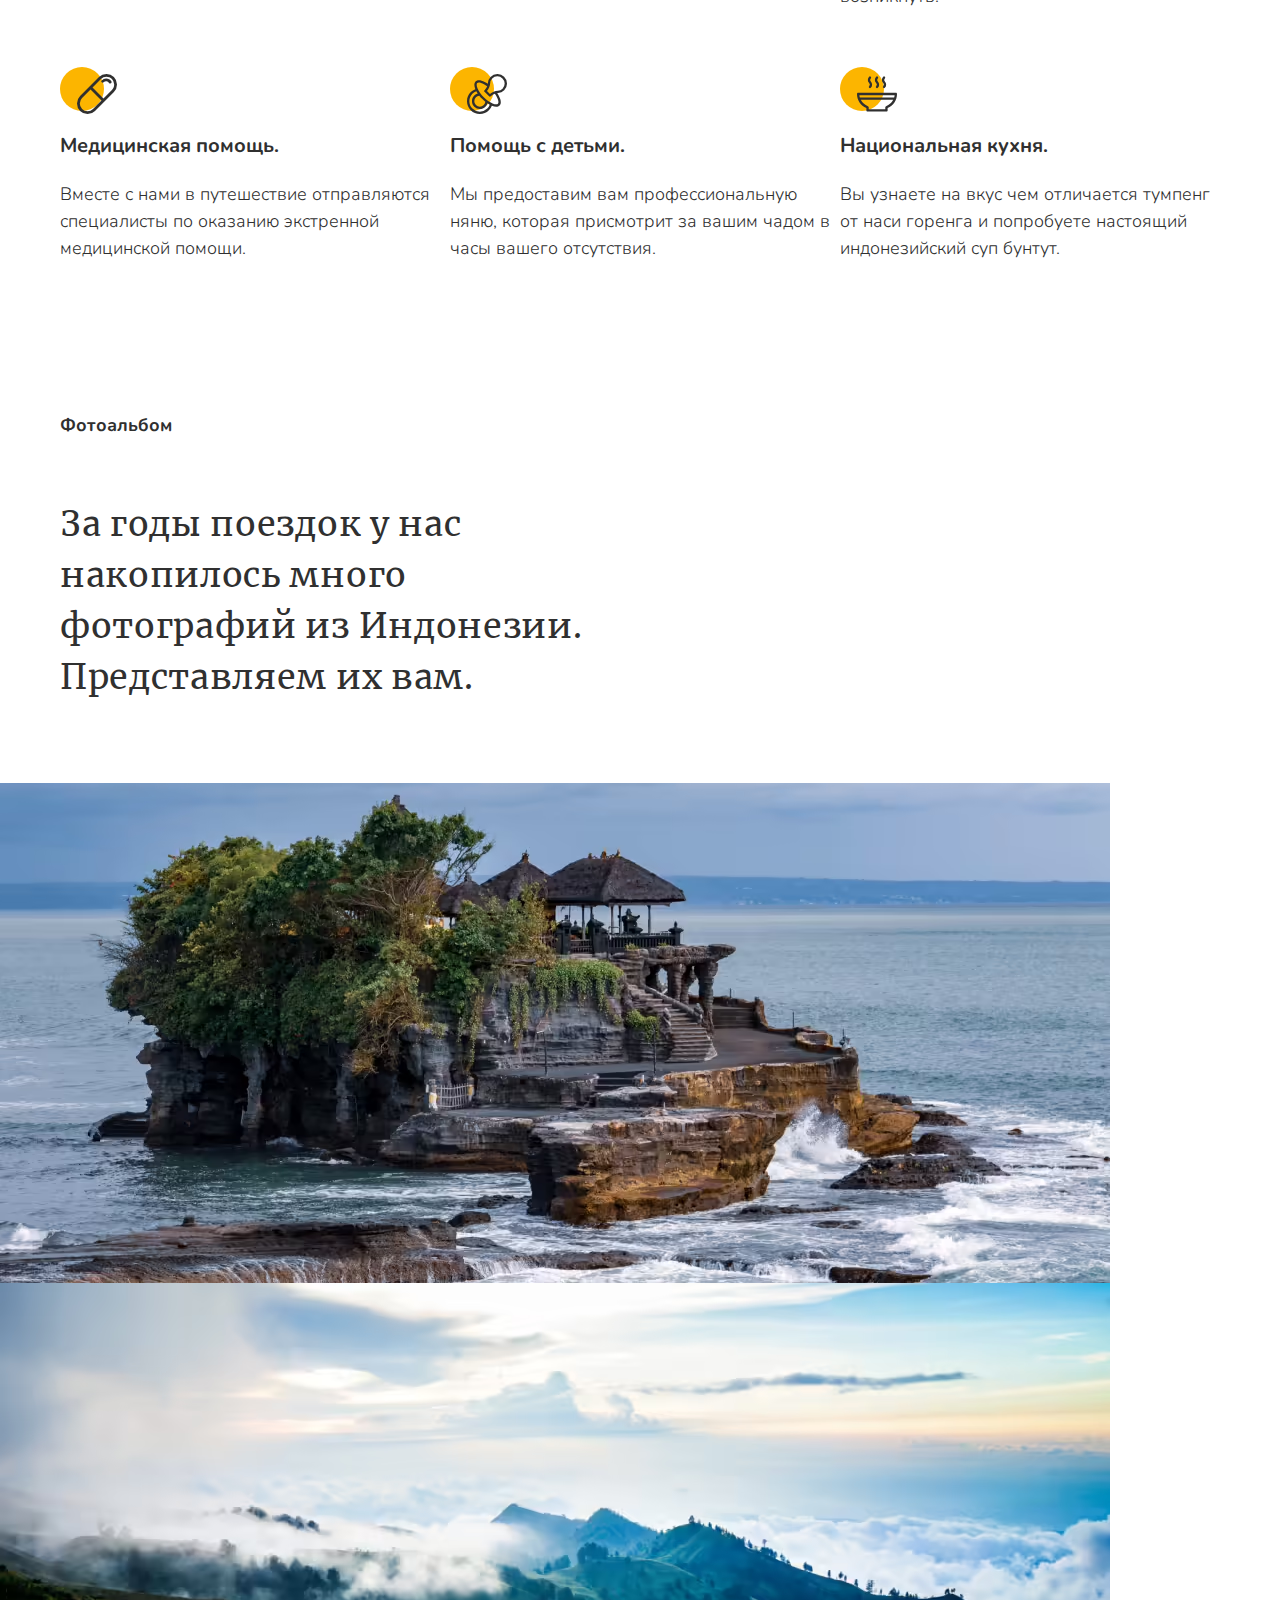
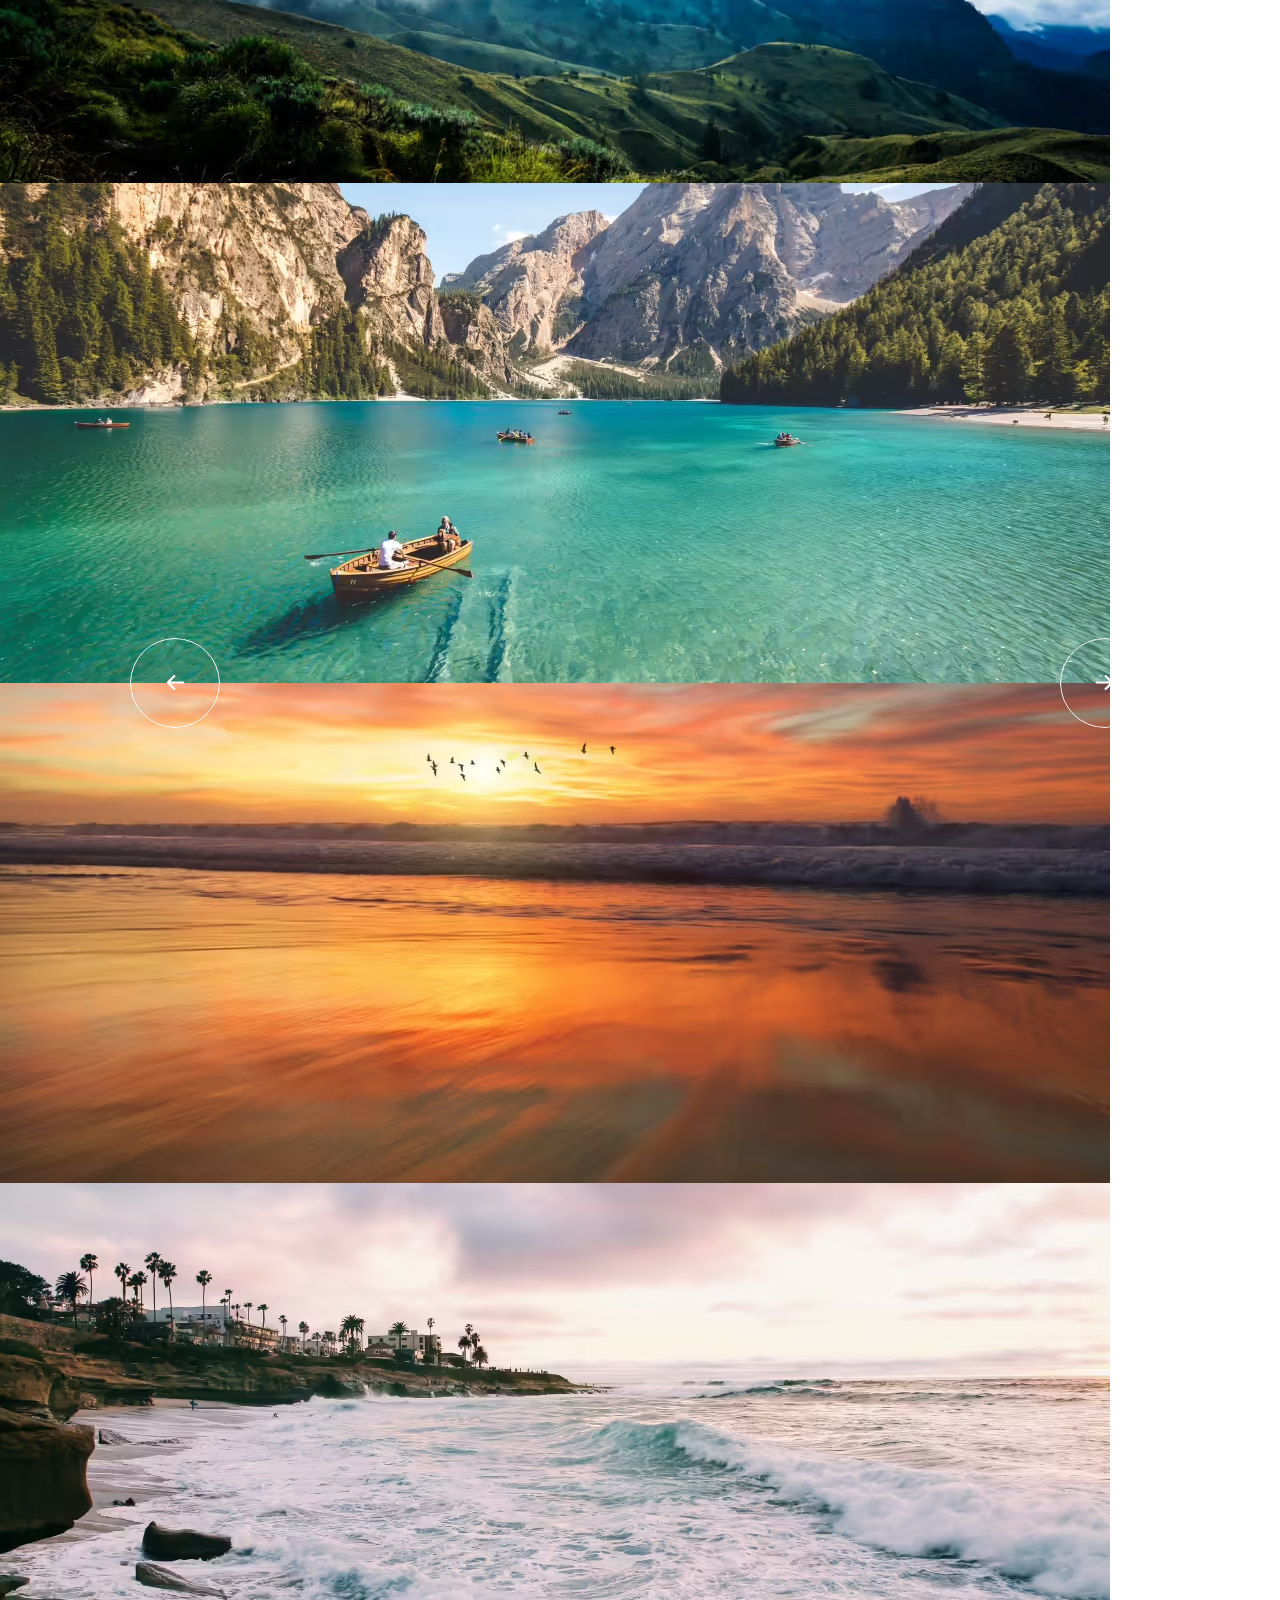
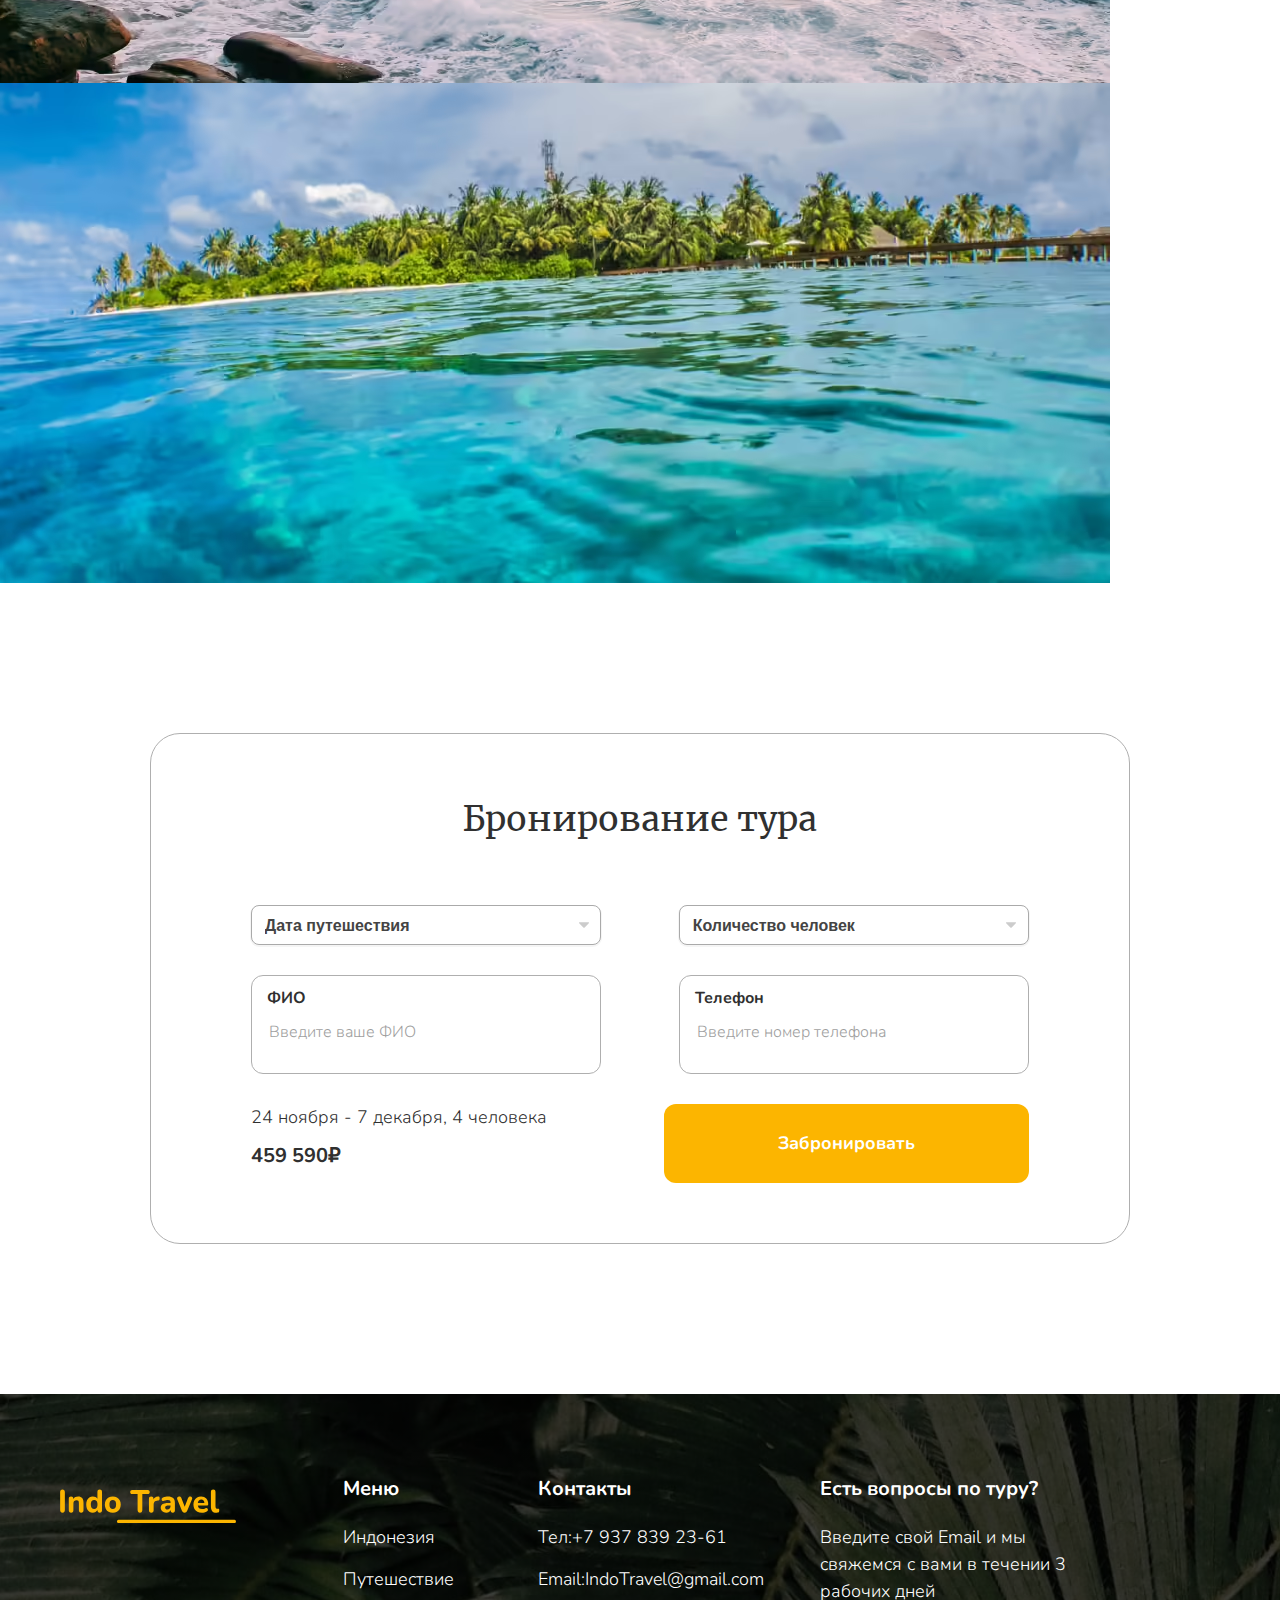
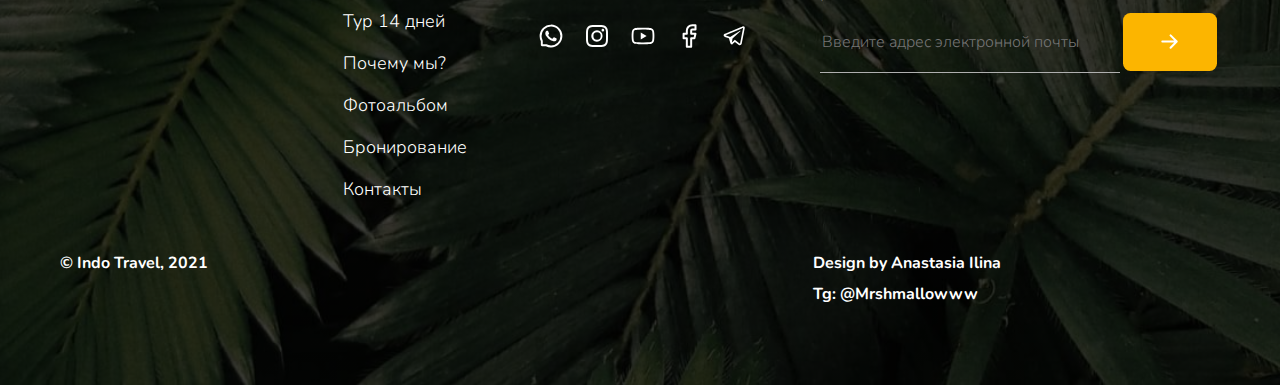
==== commit 149aa8fa: "Accordion and  Menu functions added" ====
--- a/IndoTravel/index.html
+++ b/IndoTravel/index.html
@@ -88,7 +88,8 @@
         <p class="section__text section__text_big travel__text travel__text_big">Посети это удивительное место, а мы покажем самые фантастические места.</p>
         <div class="travel__content">
           <ul class="travel__accordion" id="accordion">
-            <li class="travel__item travel__item_active">
+            <!-- <li class="travel__item travel__item_active"> -->
+            <li class="travel__item">
               <button class="travel__item-title">День 1-2: Прибытие в Джаккарту (о. Ява)</button>
               <div class="travel__item-text-wrapper">
                 <p class="travel__item-text">Свое путешествие мы начнем со столицы Индонезии – города Джаккарты. Она огромная, многоликая, многоголосая. В Центральном муниципалитете ждут известные достопримечательности, а в Северном — рестораны и рынки с морепродуктами. Западные районы хранят память о голландских колонизаторах, а в восточных кипит современная промышленность.</p>
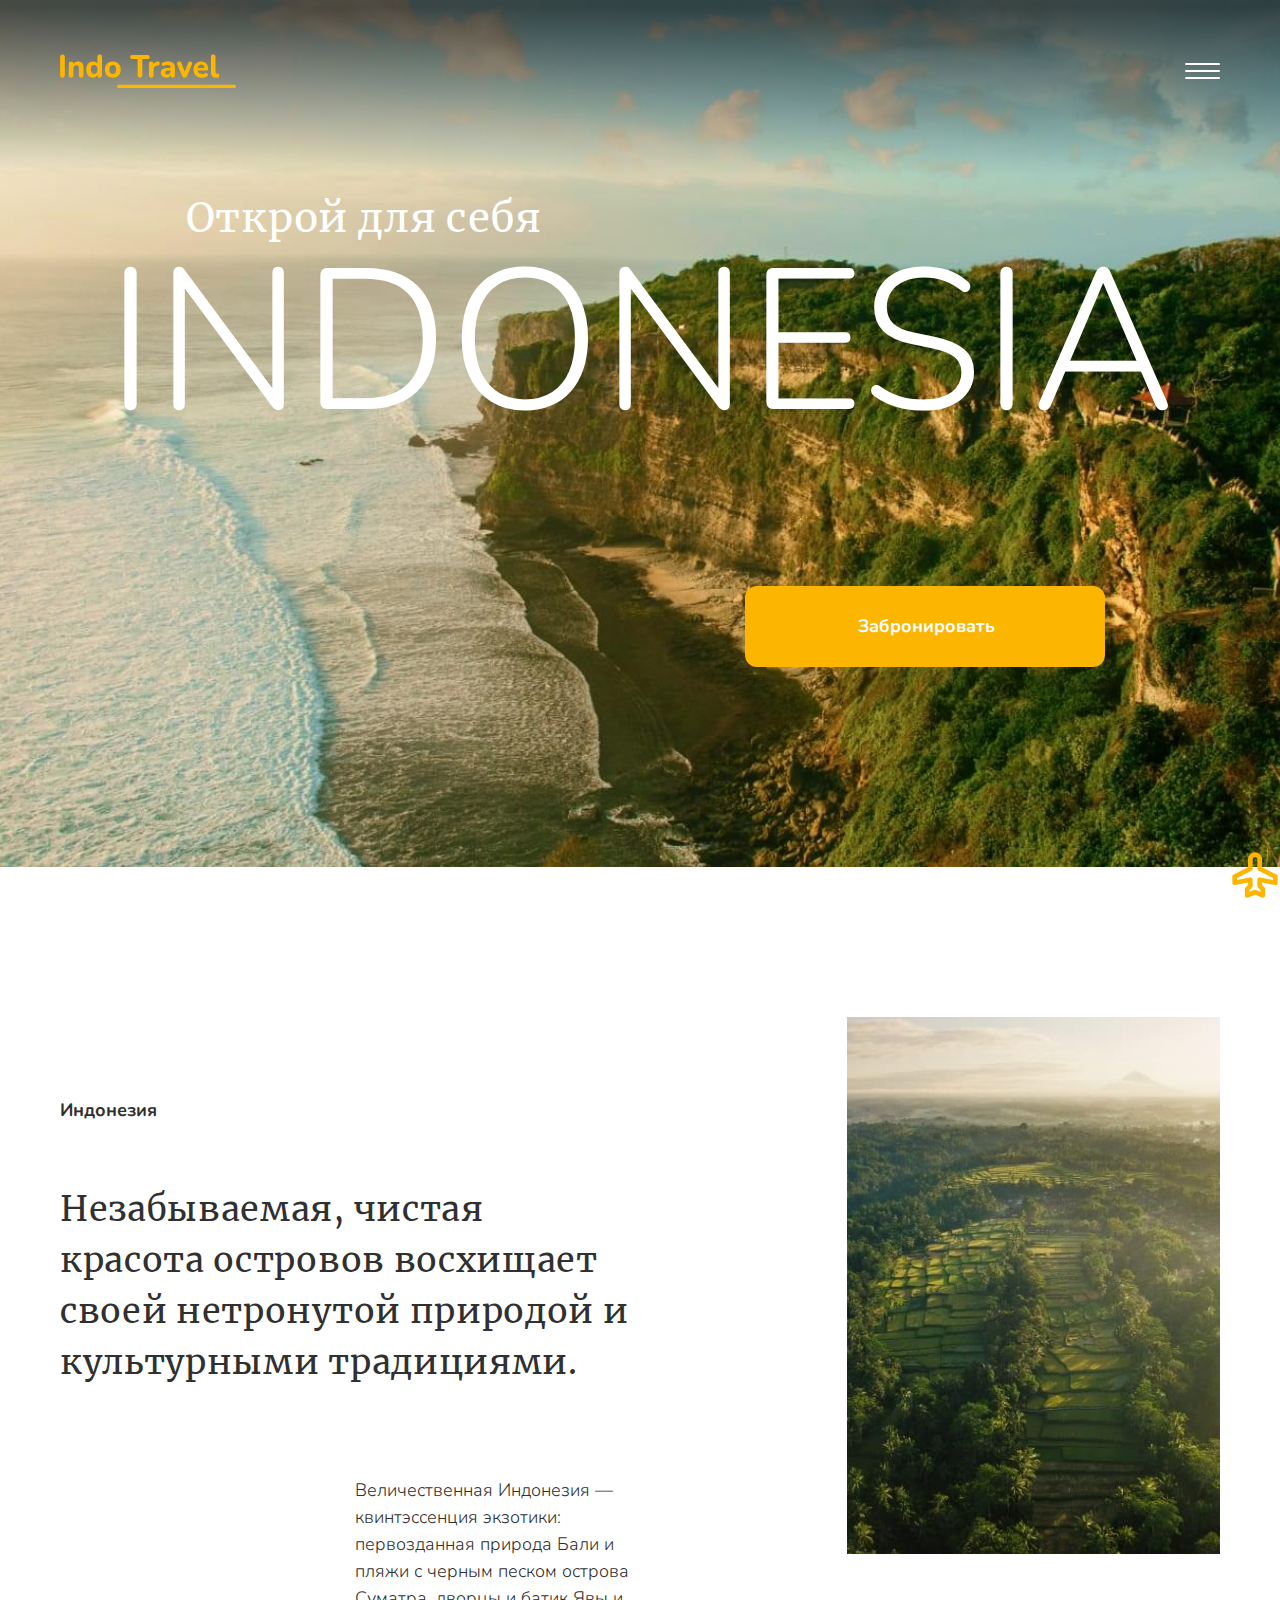
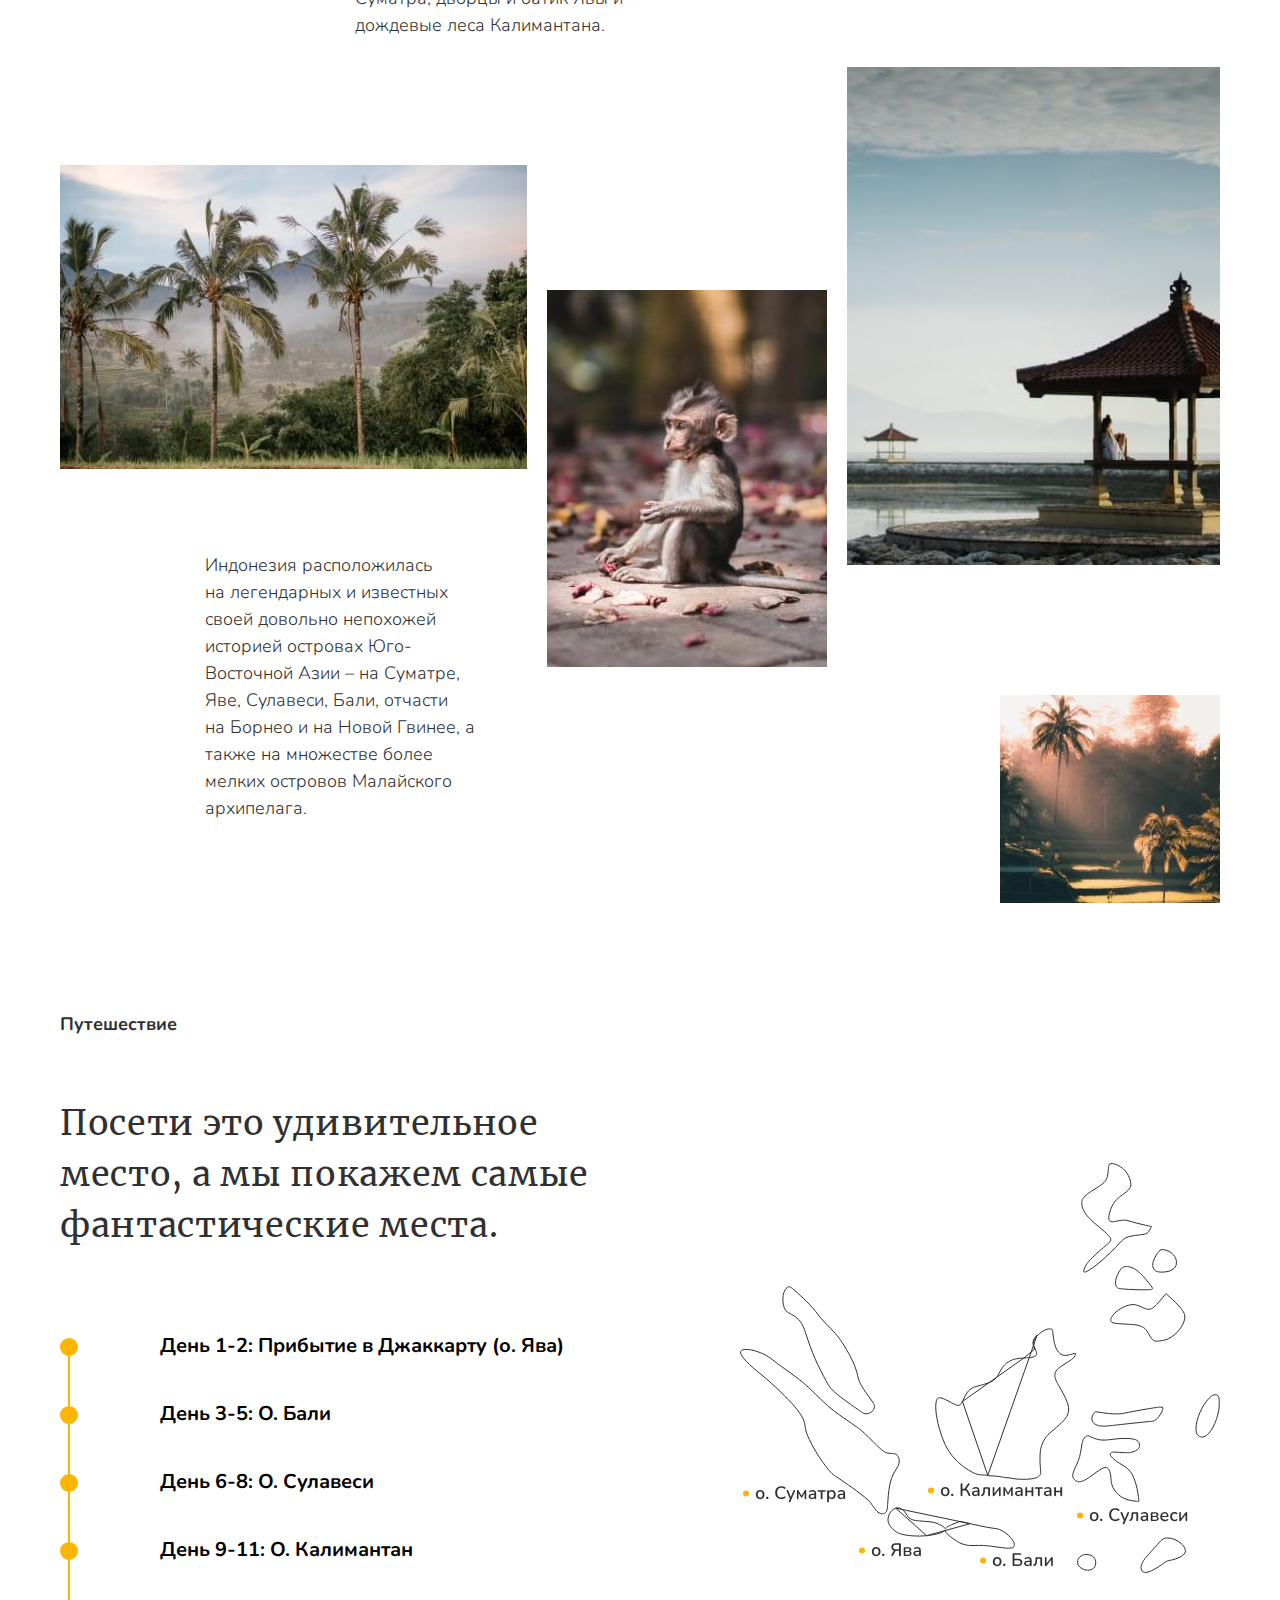
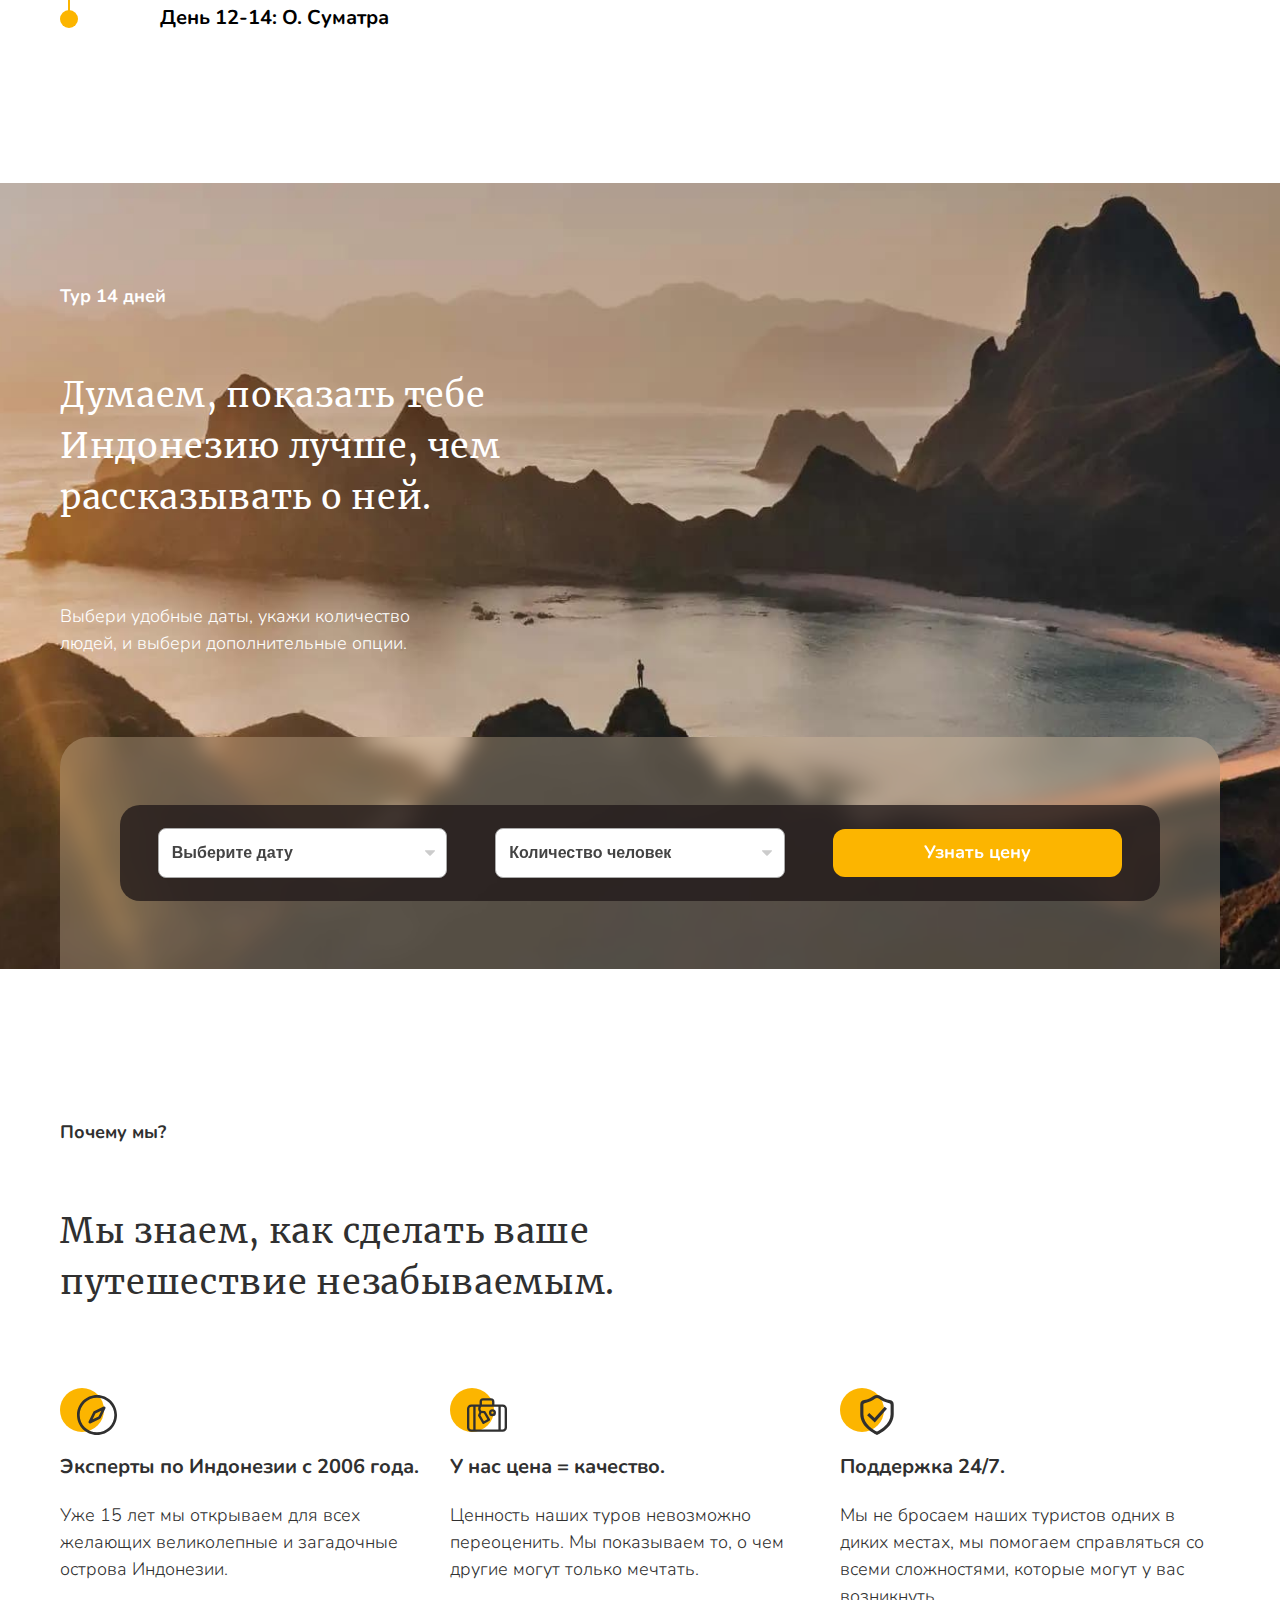
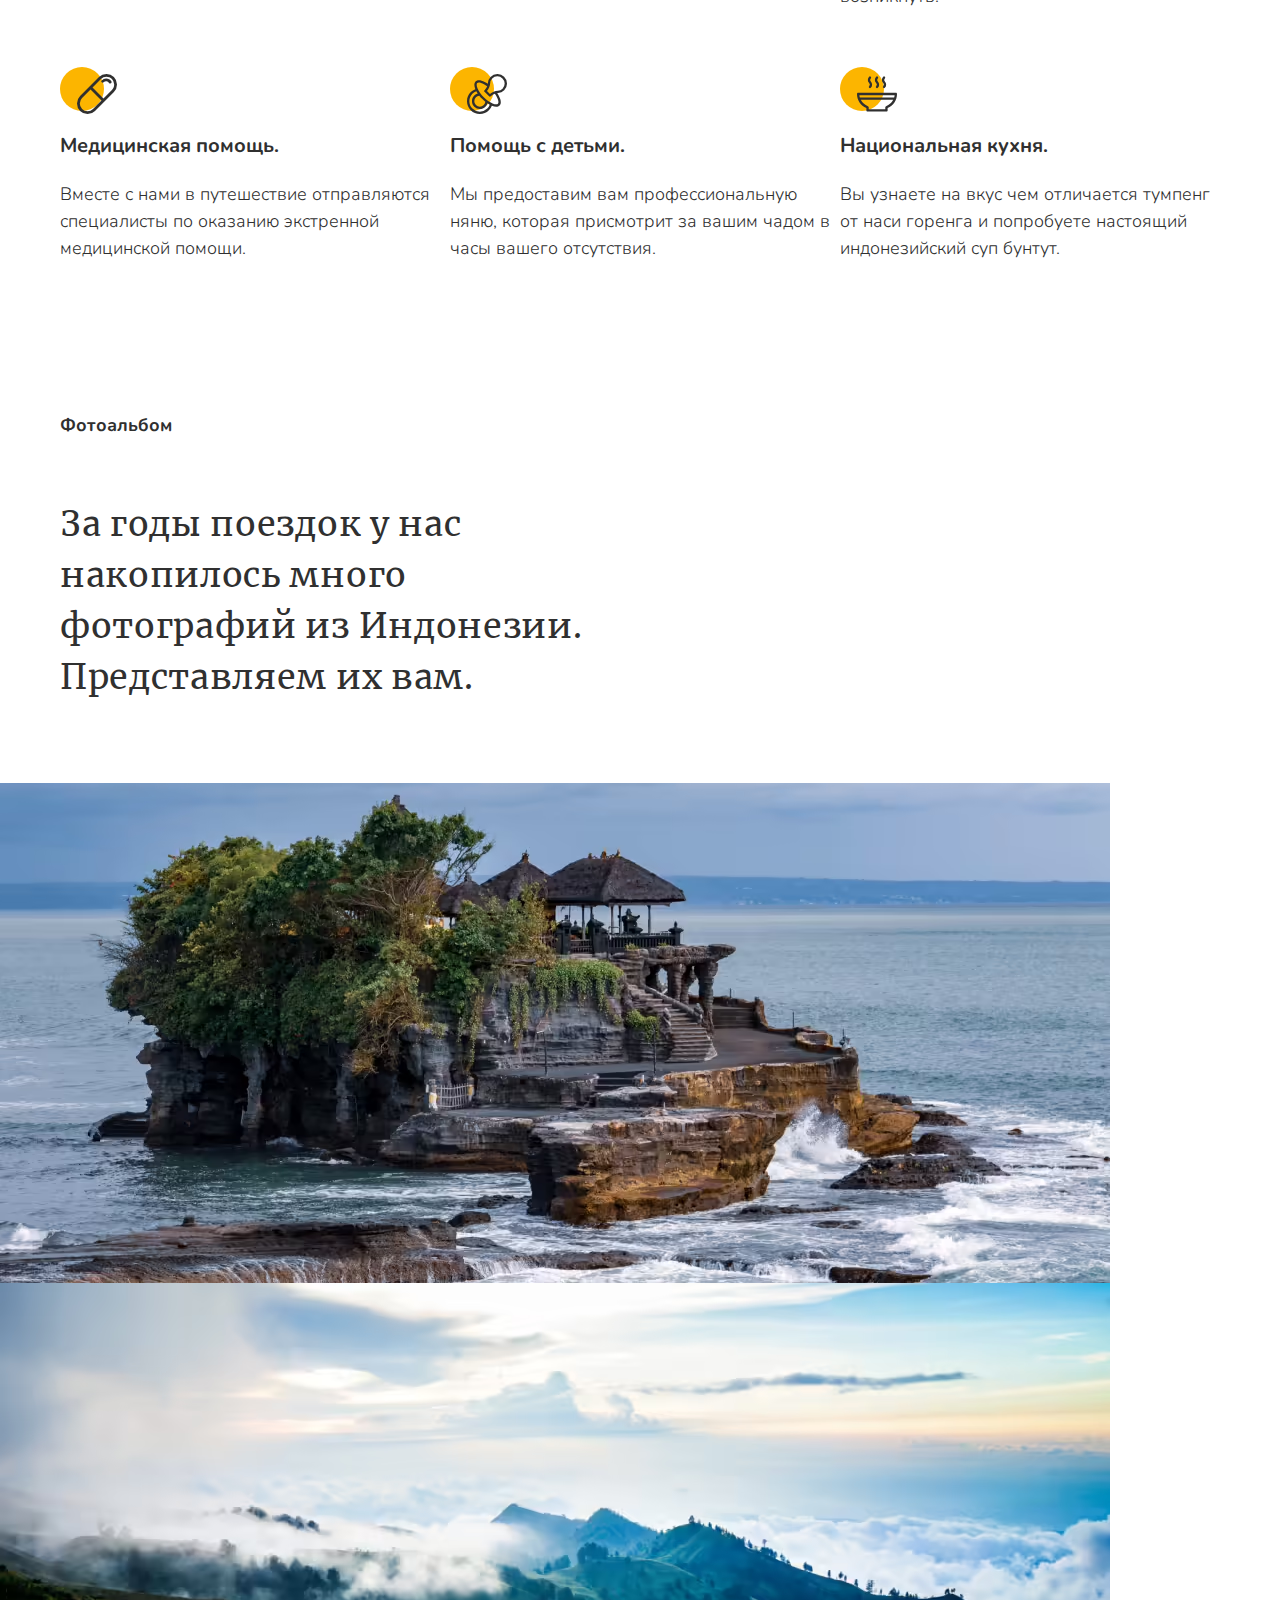
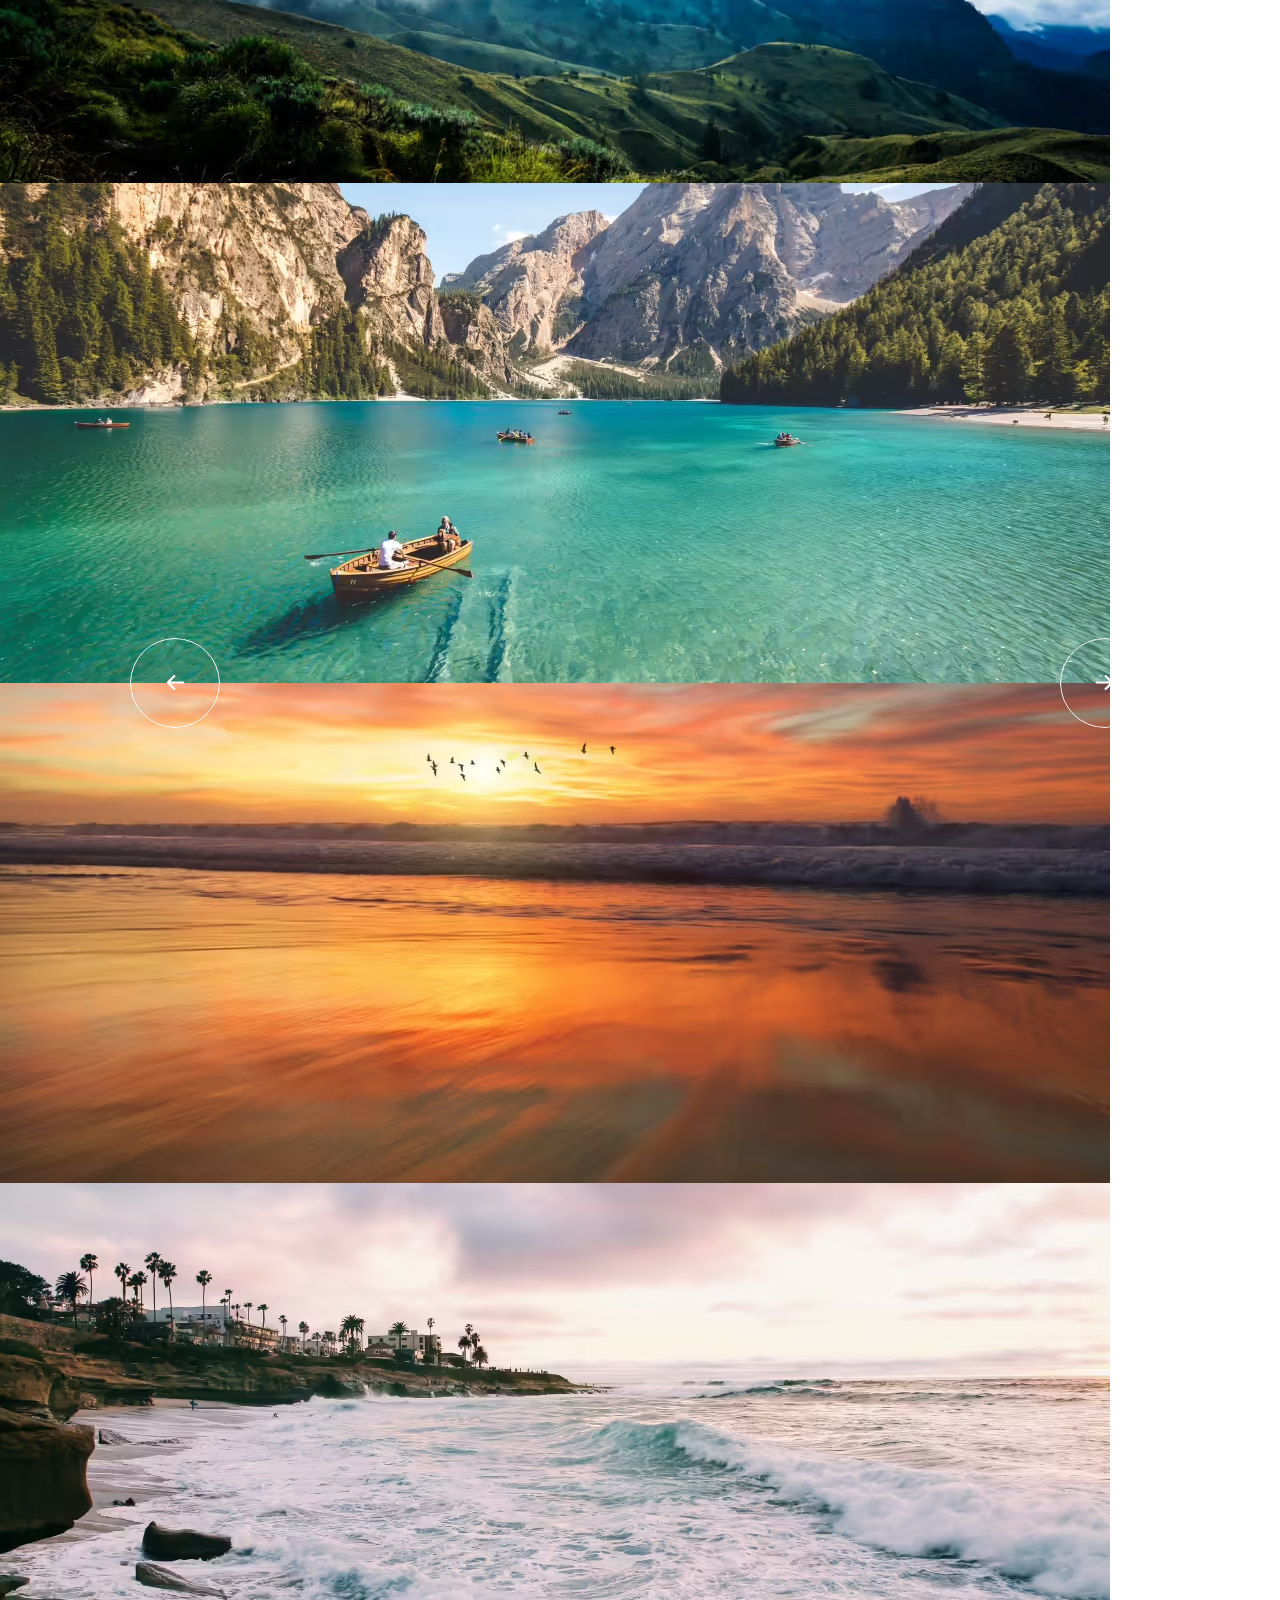
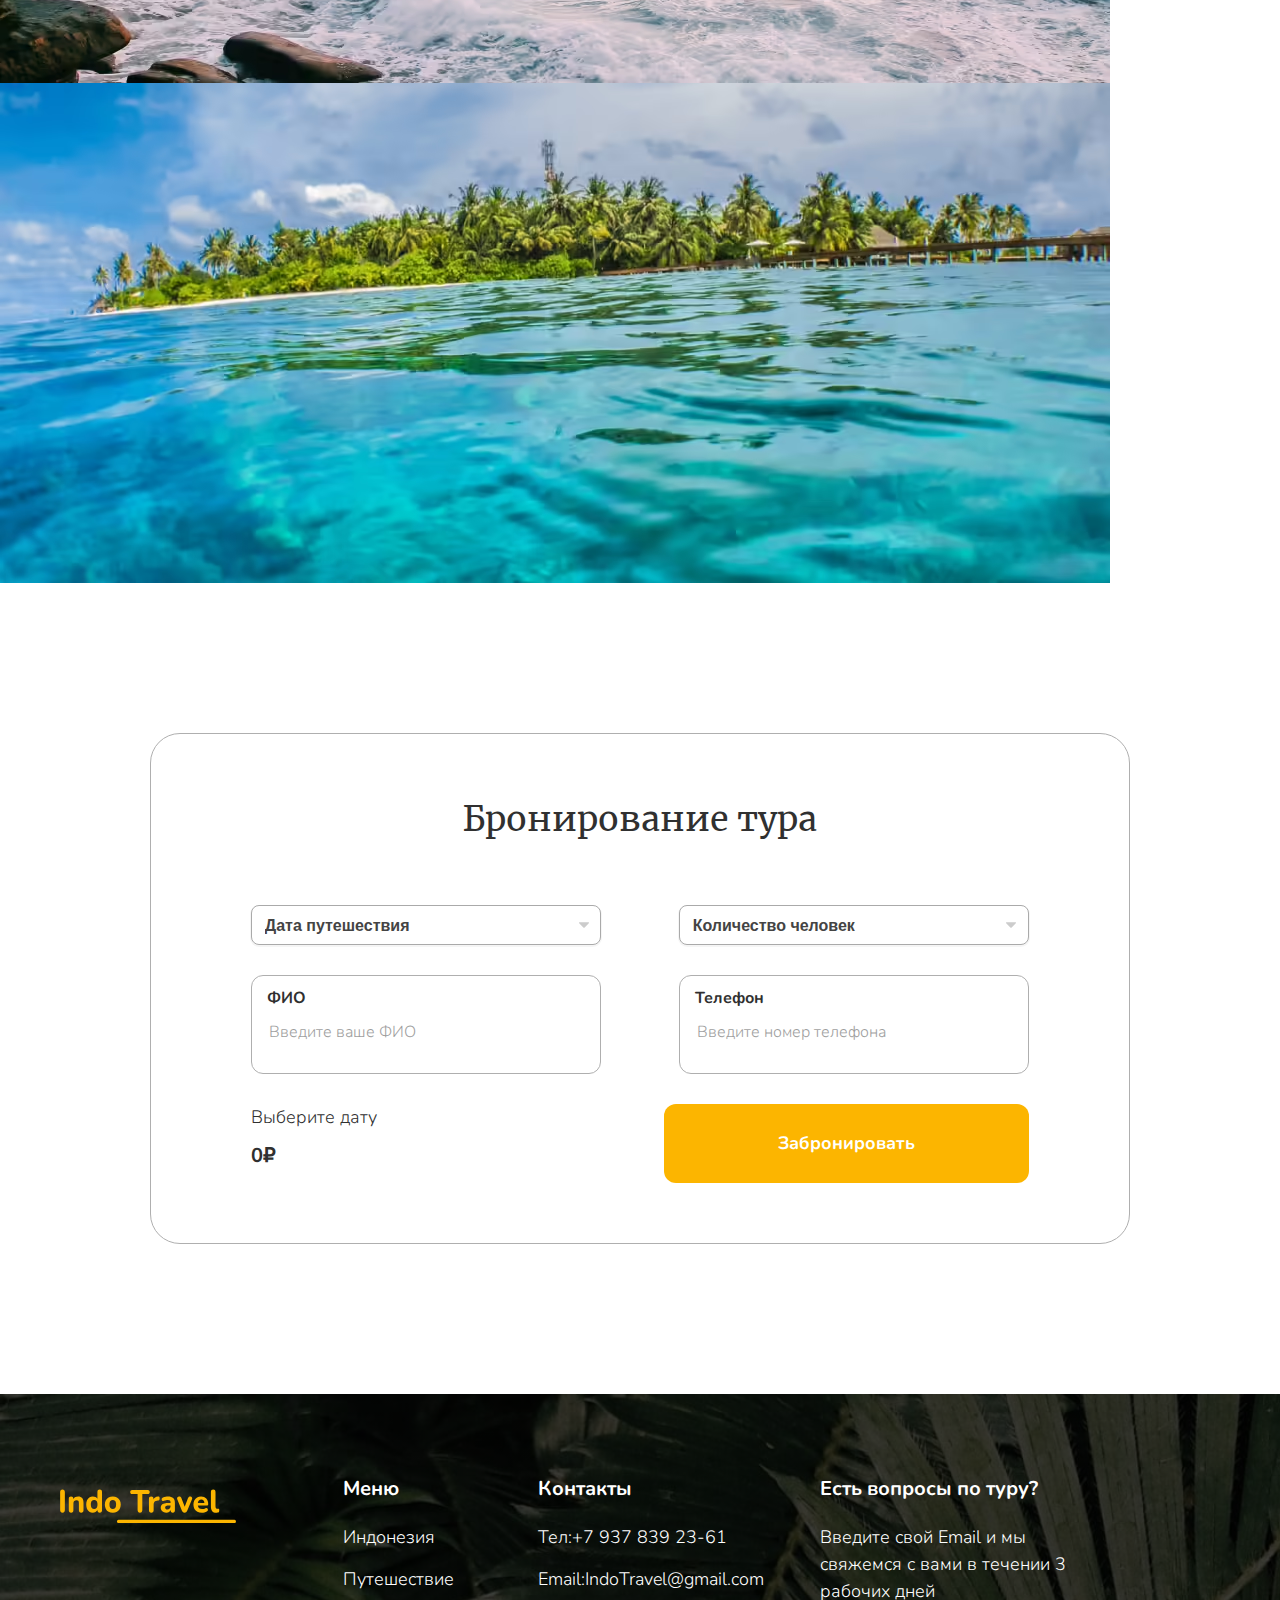
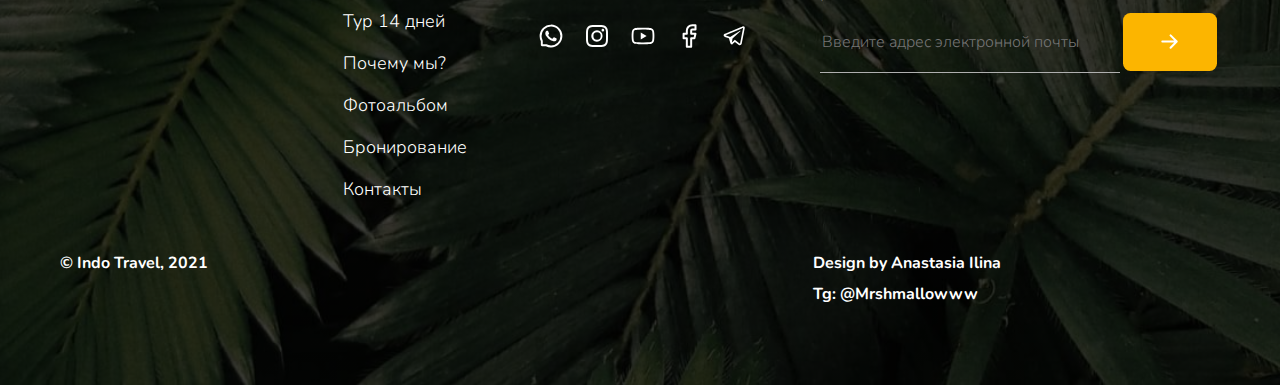
==== commit e2114345: "Re-writed and Re-thinked logic of the rendering selectors 19 Dec, 2022" ====
--- a/IndoTravel/index.html
+++ b/IndoTravel/index.html
@@ -18,7 +18,6 @@
   <header class="header">
     <div class="container header__container">
       <img src="img/logo.svg" class="logo header__logo" alt="Логотип компании Indo Travel">
-
       <button class="header__menu-button" aria-label="Кнопка вызова меню"></button>
       <nav class="header__menu">
         <ul class="header__list">
@@ -153,7 +152,7 @@
                 <option value="" class="tour__option">6</option>
               </select>
             </label>
-            <button class="button tour__button">Узнать цену</button>
+            <button class="button tour__button" type="button">Узнать цену</button>
           </form>
         </div>
       </div>
